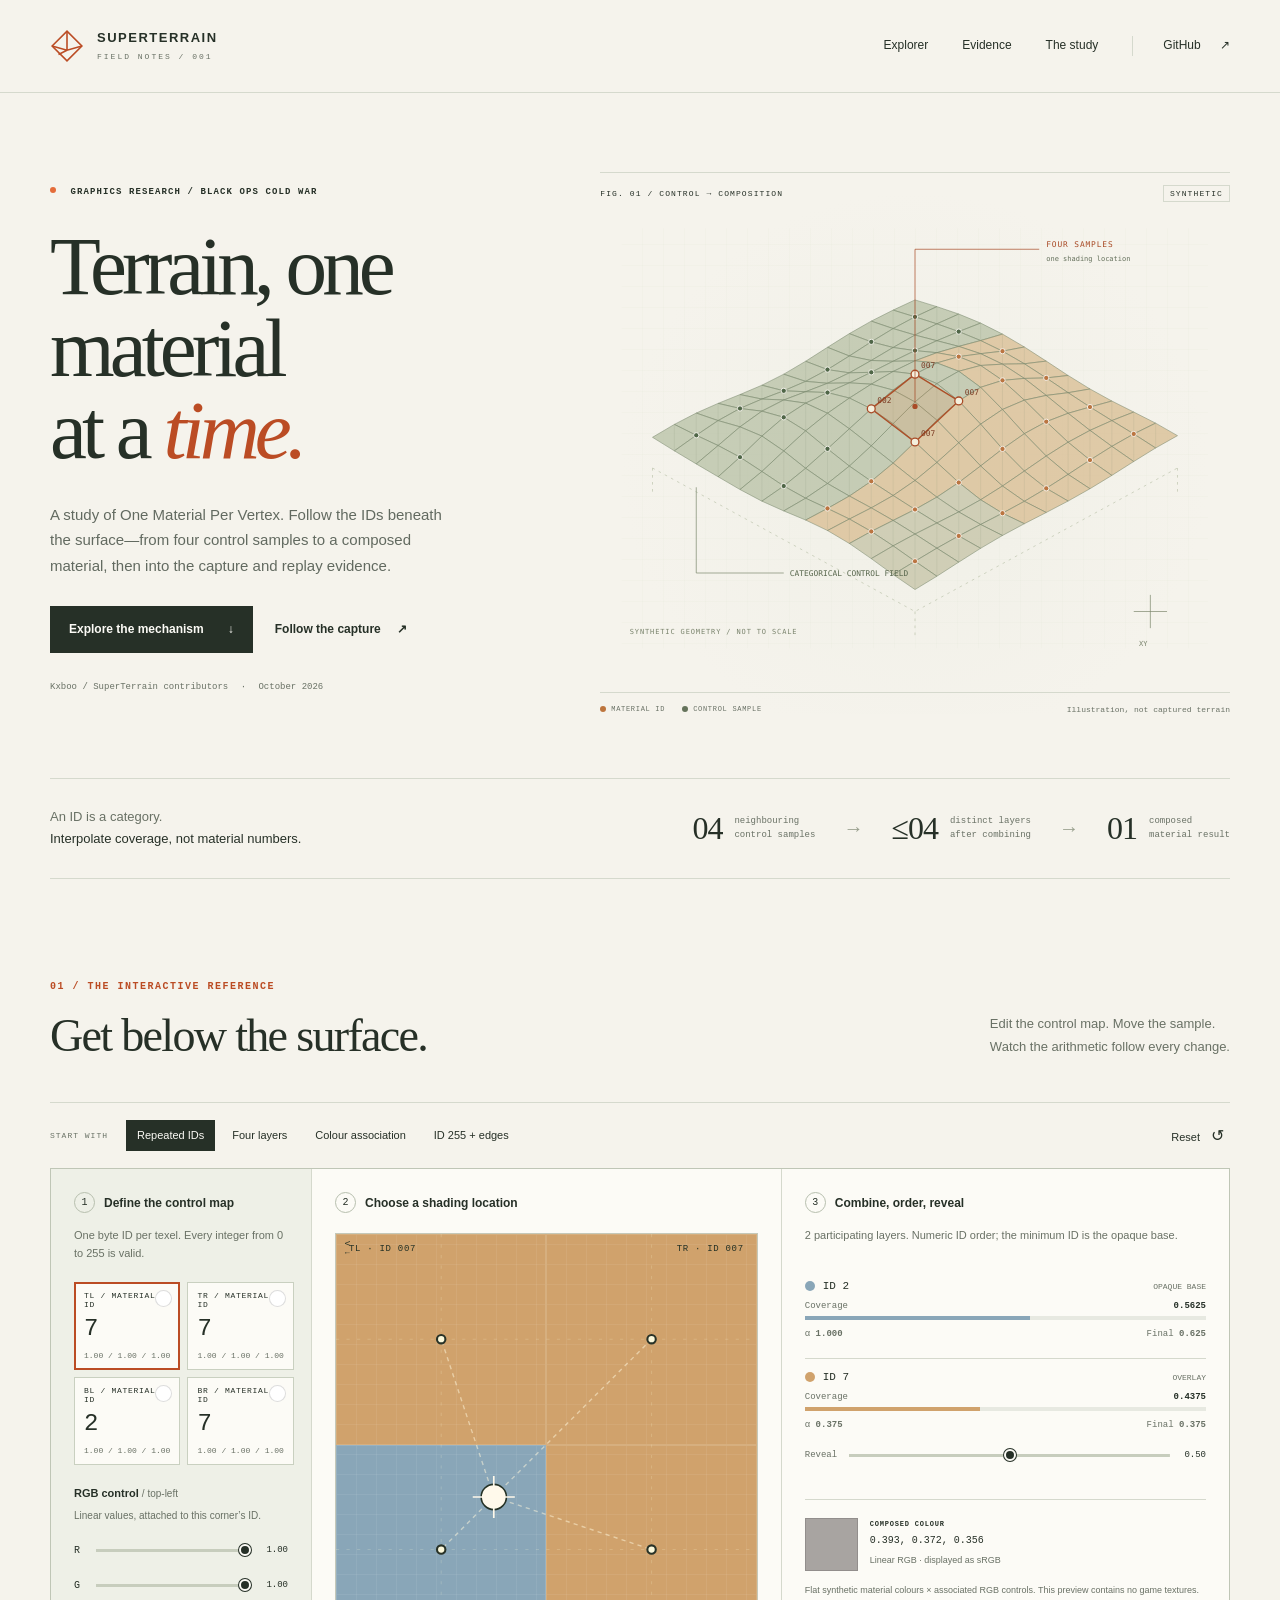
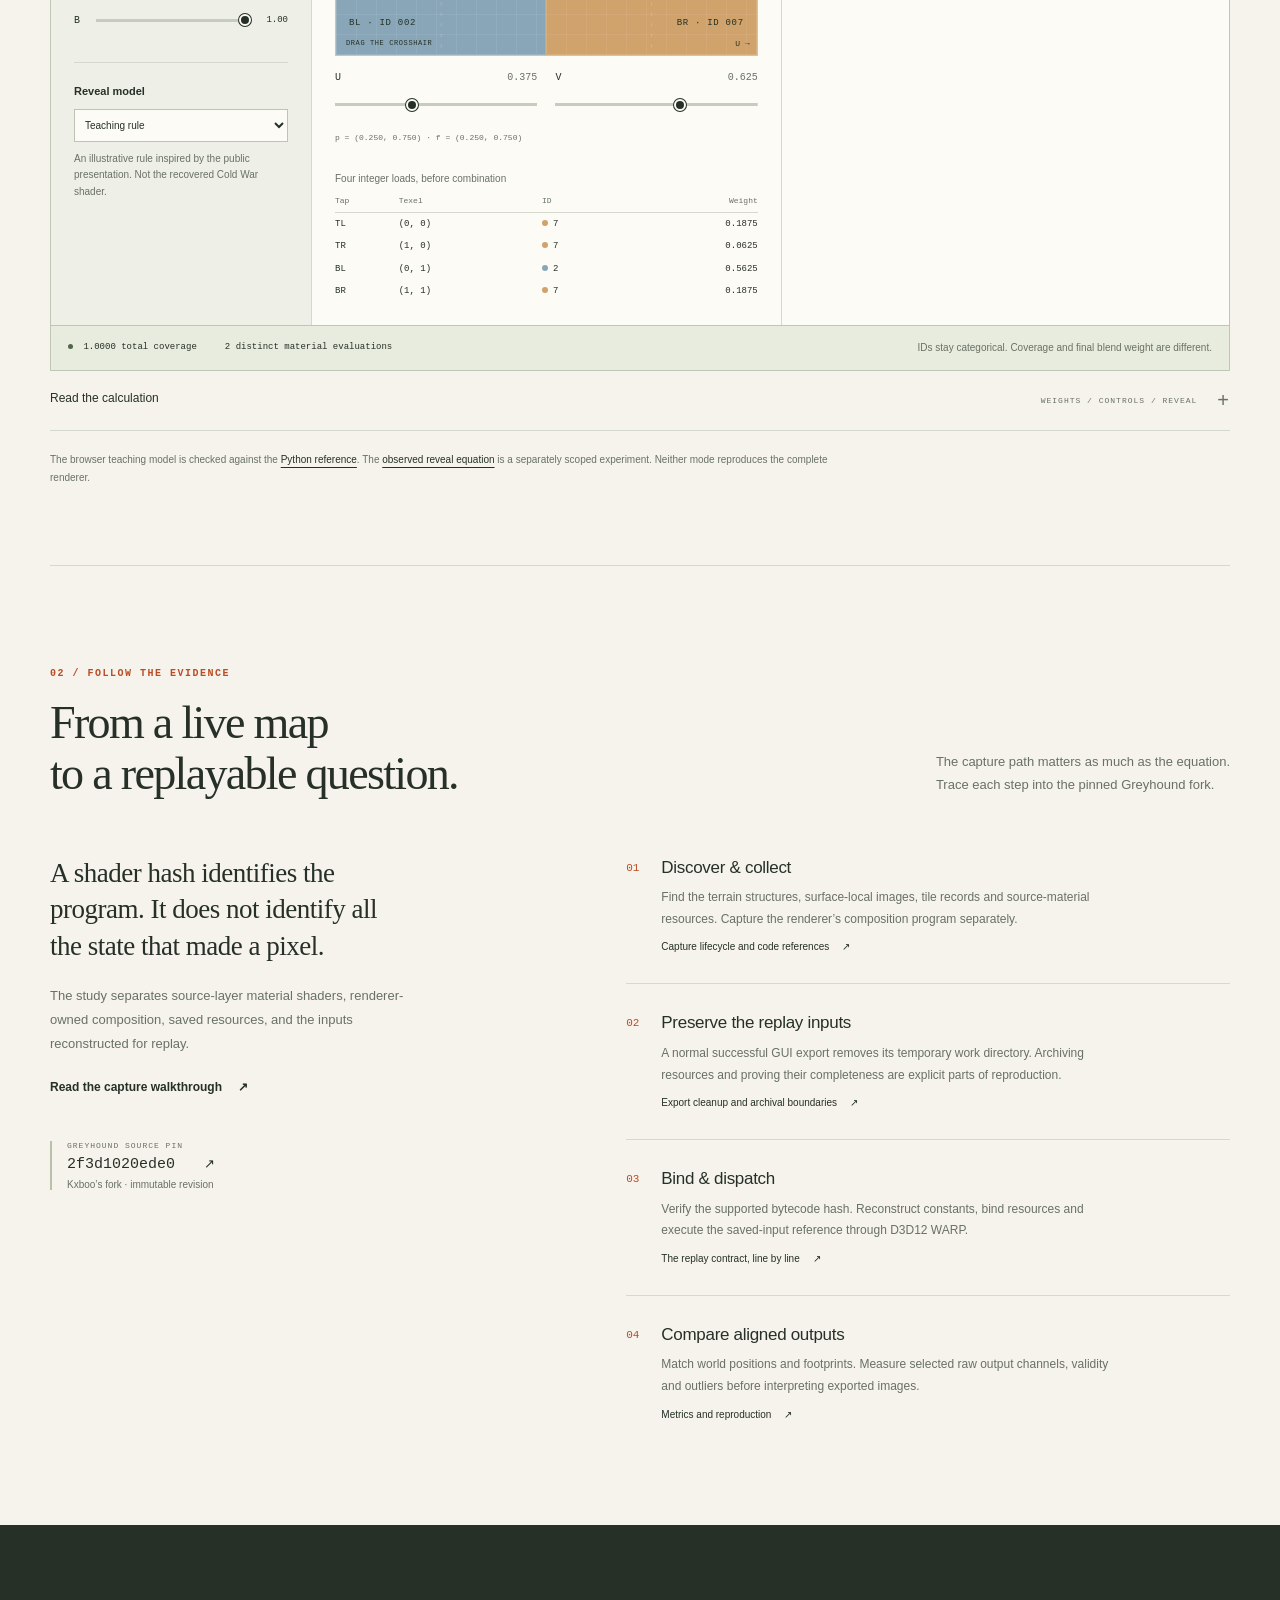
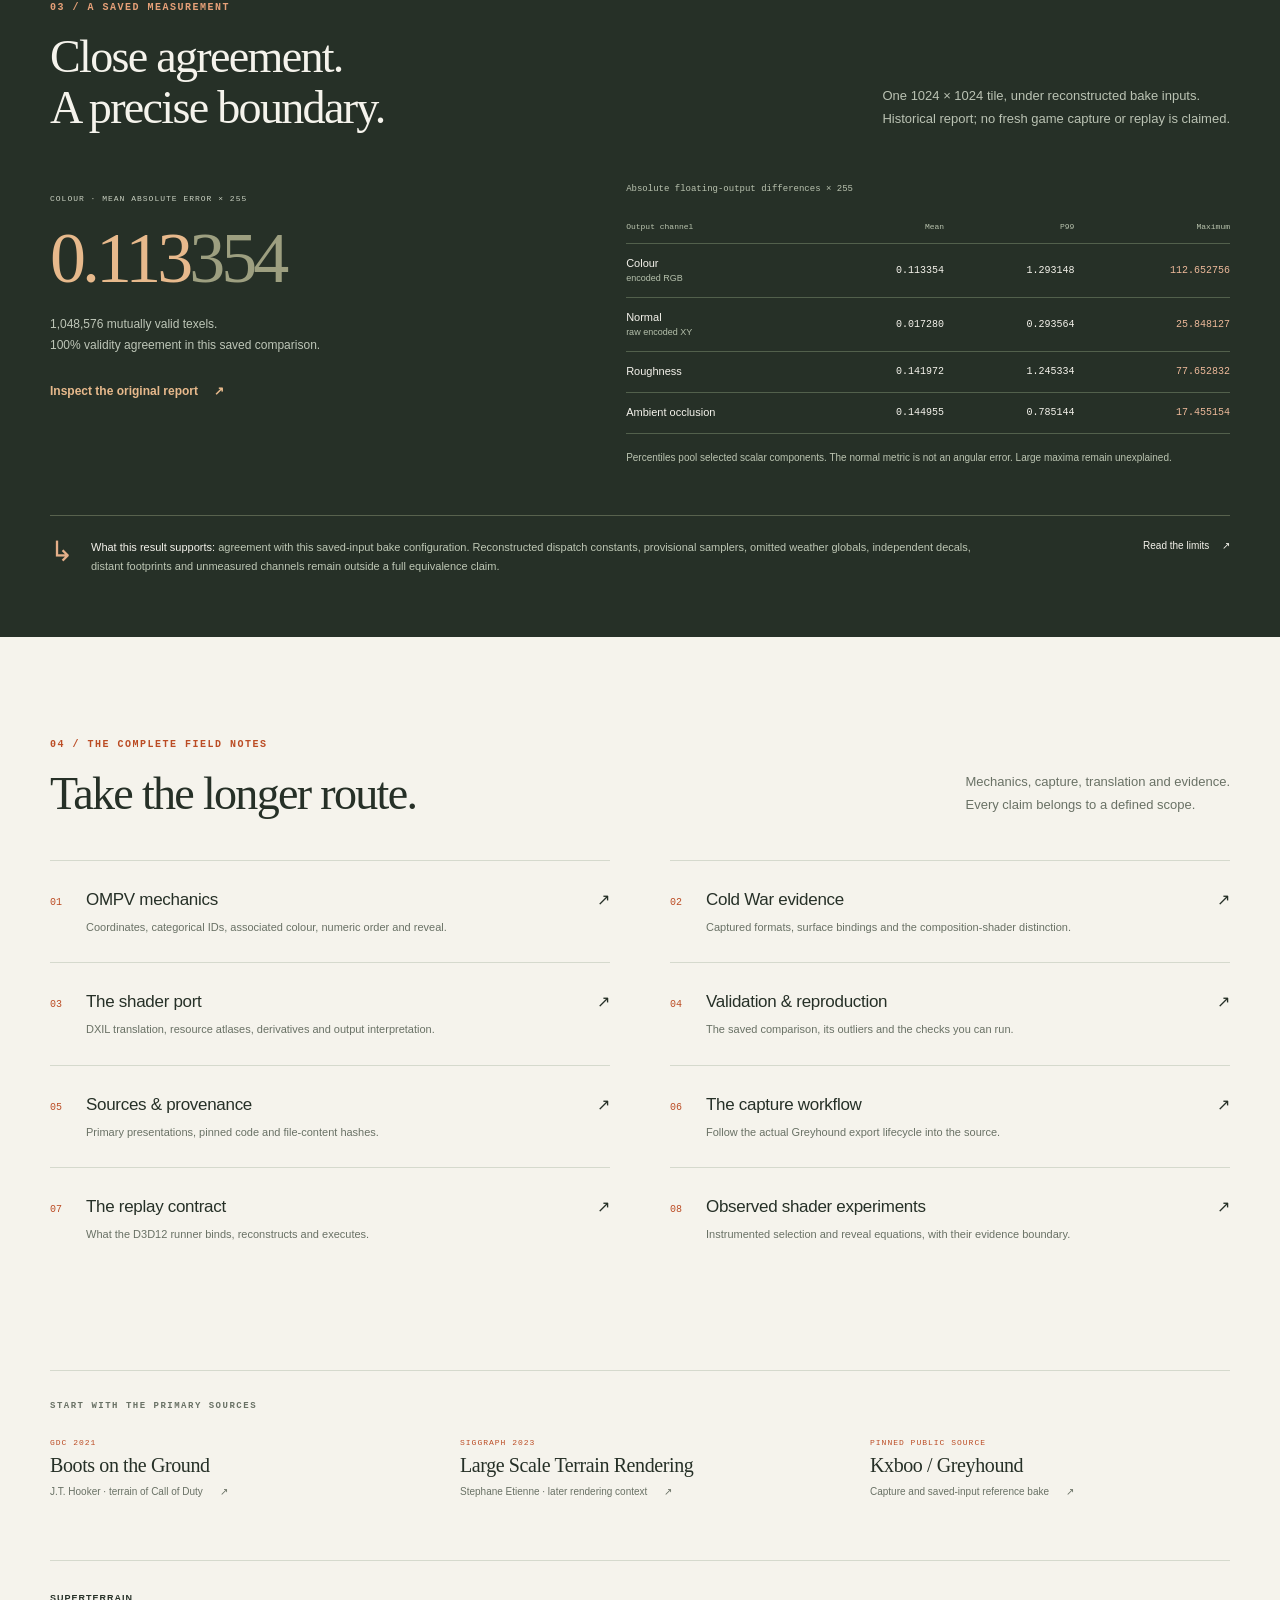
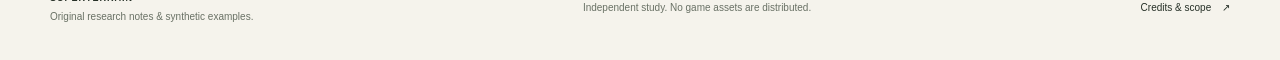
==== site/index.html @ 4ea07ed3 "Expand capture research and launch interactive OMPV study" ====
<!doctype html>
<html lang="en">
<head>
  <meta charset="utf-8">
  <meta name="viewport" content="width=device-width, initial-scale=1">
  <meta name="theme-color" content="#f5f3ec">
  <meta name="description" content="An illustrated research study of Cold War's One Material Per Vertex terrain: interactive synthetic examples, a source-linked capture and replay walkthrough, and scoped validation evidence.">
  <title>Cold War OMPV — SuperTerrain Field Notes</title>
  <link rel="icon" href="assets/mark.svg" type="image/svg+xml">
  <link rel="stylesheet" href="styles.css">
  <script type="module" src="app.mjs"></script>
</head>
<body>
  <a class="skip-link" href="#main">Skip to content</a>
  <header class="site-header">
    <a class="wordmark" href="./" aria-label="SuperTerrain Field Notes home"><svg viewBox="0 0 32 32" aria-hidden="true"><path d="M2 16 16 2l14 14-14 14Z"/><path d="m2 16 14 4 14-4M16 2v18l-8 4"/></svg><span>SUPERTERRAIN<small>FIELD NOTES / 001</small></span></a>
    <nav aria-label="Main navigation"><a href="#explorer">Explorer</a><a href="#evidence">Evidence</a><a href="#study">The study</a><a class="nav-repo" href="https://github.com/Kxboo/cold-war-ompv-study">GitHub <span aria-hidden="true">↗</span></a></nav>
  </header>

  <main id="main">
    <section class="hero wrap" aria-labelledby="hero-title">
      <div class="hero-copy">
        <p class="eyebrow"><span class="status-dot" aria-hidden="true"></span> GRAPHICS RESEARCH / BLACK OPS COLD WAR</p>
        <h1 id="hero-title">Terrain, one<br> material<br> at a <em>time.</em></h1>
        <p class="hero-deck">A study of One Material Per Vertex. Follow the IDs beneath the surface—from four control samples to a composed material, then into the capture and replay evidence.</p>
        <div class="hero-actions"><a class="button primary" href="#explorer">Explore the mechanism <span aria-hidden="true">↓</span></a><a class="text-link" href="chapters/06-capture-workflow.html">Follow the capture <span aria-hidden="true">↗</span></a></div>
        <p class="hero-byline">Kxboo / SuperTerrain contributors <span>·</span> October 2026</p>
      </div>
      <figure class="hero-figure">
        <div class="figure-top"><span>FIG. 01 / CONTROL → COMPOSITION</span><span class="figure-pill">SYNTHETIC</span></div>
        <img src="assets/terrain-field.svg" alt="Original synthetic terrain diagram: a raised wireframe field with categorical control samples and a highlighted four-sample footprint." width="720" height="560">
        <figcaption><span class="figure-key"><i class="key-ochre"></i> MATERIAL ID</span><span class="figure-key"><i class="key-green"></i> CONTROL SAMPLE</span><span>Illustration, not captured terrain</span></figcaption>
      </figure>
    </section>

    <div class="thesis wrap">
      <p>An ID is a category.<br> <strong>Interpolate coverage, not material numbers.</strong></p>
      <div><b>04</b><span>neighbouring<br> control samples</span></div>
      <span class="thesis-arrow" aria-hidden="true">→</span>
      <div><b>≤04</b><span>distinct layers<br> after combining</span></div>
      <span class="thesis-arrow" aria-hidden="true">→</span>
      <div><b>01</b><span>composed<br> material result</span></div>
    </div>

    <section class="explorer-section section-space" id="explorer" aria-labelledby="explorer-title">
      <div class="wrap">
        <div class="section-heading"><div><p class="eyebrow">01 / THE INTERACTIVE REFERENCE</p><h2 id="explorer-title">Get below the surface.</h2></div><p>Edit the control map. Move the sample.<br> Watch the arithmetic follow every change.</p></div>
        <noscript><p class="notice">JavaScript is needed for the explorer. The <a href="chapters/01-ompv-mechanics.html">mechanics chapter</a> and <a href="https://github.com/Kxboo/cold-war-ompv-study/blob/main/examples/ompv_reference.py">Python reference</a> explain the same teaching model.</p></noscript>
        <div class="explorer-toolbar">
          <div class="preset-group" role="group" aria-label="Example presets"><span>START WITH</span><button type="button" data-preset="duplicates" aria-pressed="true">Repeated IDs</button><button type="button" data-preset="four" aria-pressed="false">Four layers</button><button type="button" data-preset="controls" aria-pressed="false">Colour association</button><button type="button" data-preset="edge" aria-pressed="false">ID 255 + edges</button></div>
          <button class="reset-button" type="button" id="reset">Reset <span aria-hidden="true">↺</span></button>
        </div>
        <div class="explorer-shell">
          <div class="input-panel">
            <div class="panel-heading"><span class="step-number">1</span><h3>Define the control map</h3></div>
            <p class="panel-description">One byte ID per texel. Every integer from 0 to 255 is valid.</p>
            <div class="corner-editors" id="corner-editors"></div>
            <fieldset class="tint-editor"><legend>RGB control <span id="selected-corner-label">/ top-left</span></legend><p>Linear values, attached to this corner’s ID.</p><div id="tint-sliders"></div></fieldset>
            <div class="model-selector"><label for="reveal-mode">Reveal model</label><select id="reveal-mode"><option value="teaching">Teaching rule</option><option value="observed">Observed reveal equation</option></select><p id="mode-scope">An illustrative rule inspired by the public presentation. Not the recovered Cold War shader.</p></div>
          </div>

          <div class="sample-panel">
            <div class="panel-heading"><span class="step-number">2</span><h3>Choose a shading location</h3></div>
            <div class="sample-board" id="sample-board" role="group" aria-label="Synthetic two by two control map. Click or drag to set the sample position; use the U and V sliders below for keyboard input.">
              <div class="sample-cells" id="sample-cells" aria-hidden="true"></div>
              <svg class="sample-overlay" viewBox="0 0 400 400" aria-hidden="true"><path class="centre-lines" d="M100 0V400M300 0V400M0 100H400M0 300H400"/><path id="sample-connections"/><g id="sample-centres"></g><g id="sample-cursor"><circle r="12"/><path d="M-20 0H-6M6 0H20M0-20V-6M0 6V20"/></g></svg>
              <span class="board-axis x">U →</span><span class="board-axis y">V ↓</span>
              <span class="board-instruction">DRAG THE CROSSHAIR</span>
            </div>
            <div class="uv-controls"><label for="u">U <output id="u-value">0.375</output><input id="u" type="range" min="0" max="1" step="0.001" value="0.375"></label><label for="v">V <output id="v-value">0.625</output><input id="v" type="range" min="0" max="1" step="0.001" value="0.625"></label></div>
            <p class="coordinate-note" id="coordinate-note"></p>
            <table class="gather-table"><caption>Four integer loads, before combination</caption><thead><tr><th>Tap</th><th>Texel</th><th>ID</th><th>Weight</th></tr></thead><tbody id="gather-rows"></tbody></table>
          </div>

          <div class="result-panel">
            <div class="panel-heading"><span class="step-number">3</span><h3>Combine, order, reveal</h3></div>
            <p class="panel-description"><span id="unique-count">2</span> participating layers. Numeric ID order; the minimum ID is the opaque base.</p>
            <div class="layer-stack" id="layer-stack"></div>
            <div class="composite-output"><div class="output-swatch" id="output-swatch" role="img" aria-label="Synthetic composed colour"></div><div><span class="eyebrow">COMPOSED COLOUR</span><strong id="output-rgb"></strong><small>Linear RGB · displayed as sRGB</small></div></div>
            <p class="output-note">Flat synthetic material colours × associated RGB controls. This preview contains no game textures.</p>
          </div>
        </div>
        <div class="trace-strip"><span><i class="trace-dot"></i> <b id="coverage-sum">1.0000</b> total coverage</span><span><b id="evaluation-count">2</b> distinct material evaluations</span><span>IDs stay categorical. Coverage and final blend weight are different.</span></div>
        <details class="math-details"><summary><span>Read the calculation</span><span class="summary-label">WEIGHTS / CONTROLS / REVEAL <span aria-hidden="true">+</span></span></summary><div class="math-content"><div><h3>Gather at texel centres</h3><pre>p = uv × size − 0.5
f = p − floor(p)
w = [(1−x)(1−y), x(1−y), (1−x)y, xy]</pre><p>Tap order is TL, TR, BL, BR. Each coordinate clamps at the map edge; repeated edge loads still combine.</p></div><div><h3>Keep colour with its material</h3><pre>Aₘ = Σ wᵢ where IDᵢ = m
Cₘ = Σ wᵢ × controlᵢ where IDᵢ = m
meanₘ = Cₘ / Aₘ</pre><p>The coloured controls never mix across IDs before material evaluation. The trace reports both the weighted sum and the mean.</p></div><div><h3 id="equation-title">Teaching reveal rule</h3><pre id="equation-code">α = clamp(2 × coverage − 1 + reveal)
result = (1−α) × previous + α × layer</pre><p id="equation-note">The first participating layer is opaque. Later layers can occlude earlier ones, so final weights differ from bilinear coverage.</p></div></div><div class="trace-data" id="trace-data"></div></details>
        <p class="explorer-footnote">The browser teaching model is checked against the <a href="https://github.com/Kxboo/cold-war-ompv-study/blob/main/examples/ompv_reference.py">Python reference</a>. The <a href="chapters/08-shader-experiments.html">observed reveal equation</a> is a separately scoped experiment. Neither mode reproduces the complete renderer.</p>
      </div>
    </section>

    <section class="capture-section wrap section-space" id="evidence" aria-labelledby="capture-title">
      <div class="section-heading"><div><p class="eyebrow">02 / FOLLOW THE EVIDENCE</p><h2 id="capture-title">From a live map<br> to a replayable question.</h2></div><p>The capture path matters as much as the equation.<br> Trace each step into the pinned Greyhound fork.</p></div>
      <div class="capture-layout">
        <div class="capture-intro"><p class="large-copy">A shader hash identifies the program. It does not identify all the state that made a pixel.</p><p>The study separates source-layer material shaders, renderer-owned composition, saved resources, and the inputs reconstructed for replay.</p><a class="text-link" href="chapters/06-capture-workflow.html">Read the capture walkthrough <span aria-hidden="true">↗</span></a><div class="source-stamp"><span>GREYHOUND SOURCE PIN</span><a href="https://github.com/Kxboo/Greyhound/tree/2f3d1020ede04602759d5eb68405df519ec8221b">2f3d1020ede0 <span aria-hidden="true">↗</span></a><small>Kxboo’s fork · immutable revision</small></div></div>
        <ol class="capture-steps">
          <li><span class="capture-number">01</span><div><h3>Discover &amp; collect</h3><p>Find the terrain structures, surface-local images, tile records and source-material resources. Capture the renderer’s composition program separately.</p><a href="chapters/06-capture-workflow.html">Capture lifecycle and code references <span aria-hidden="true">↗</span></a></div></li>
          <li><span class="capture-number">02</span><div><h3>Preserve the replay inputs</h3><p>A normal successful GUI export removes its temporary work directory. Archiving resources and proving their completeness are explicit parts of reproduction.</p><a href="chapters/06-capture-workflow.html">Export cleanup and archival boundaries <span aria-hidden="true">↗</span></a></div></li>
          <li><span class="capture-number">03</span><div><h3>Bind &amp; dispatch</h3><p>Verify the supported bytecode hash. Reconstruct constants, bind resources and execute the saved-input reference through D3D12 WARP.</p><a href="chapters/07-replay-contract.html">The replay contract, line by line <span aria-hidden="true">↗</span></a></div></li>
          <li><span class="capture-number">04</span><div><h3>Compare aligned outputs</h3><p>Match world positions and footprints. Measure selected raw output channels, validity and outliers before interpreting exported images.</p><a href="chapters/04-validation.html">Metrics and reproduction <span aria-hidden="true">↗</span></a></div></li>
        </ol>
      </div>
    </section>

    <section class="measurement-section section-space" aria-labelledby="measurement-title">
      <div class="wrap"><div class="section-heading"><div><p class="eyebrow">03 / A SAVED MEASUREMENT</p><h2 id="measurement-title">Close agreement.<br> A precise boundary.</h2></div><p>One 1024 × 1024 tile, under reconstructed bake inputs.<br> Historical report; no fresh game capture or replay is claimed.</p></div>
        <div class="measurement-layout"><div class="measurement-lead"><span class="metric-label">COLOUR · MEAN ABSOLUTE ERROR × 255</span><strong>0.113<span>354</span></strong><p>1,048,576 mutually valid texels.<br> 100% validity agreement in this saved comparison.</p><a class="text-link" href="data/shader-validation.json">Inspect the original report <span aria-hidden="true">↗</span></a></div><div class="metric-table-wrap"><table class="metric-table"><caption>Absolute floating-output differences × 255</caption><thead><tr><th>Output channel</th><th>Mean</th><th>P99</th><th>Maximum</th></tr></thead><tbody><tr><th>Colour <small>encoded RGB</small></th><td>0.113354</td><td>1.293148</td><td>112.652756</td></tr><tr><th>Normal <small>raw encoded XY</small></th><td>0.017280</td><td>0.293564</td><td>25.848127</td></tr><tr><th>Roughness</th><td>0.141972</td><td>1.245334</td><td>77.652832</td></tr><tr><th>Ambient occlusion</th><td>0.144955</td><td>0.785144</td><td>17.455154</td></tr></tbody></table><p>Percentiles pool selected scalar components. The normal metric is not an angular error. Large maxima remain unexplained.</p></div></div>
        <div class="boundary-note"><span class="boundary-icon" aria-hidden="true">↳</span><p><strong>What this result supports:</strong> agreement with this saved-input bake configuration. Reconstructed dispatch constants, provisional samplers, omitted weather globals, independent decals, distant footprints and unmeasured channels remain outside a full equivalence claim.</p><a href="chapters/04-validation.html">Read the limits <span aria-hidden="true">↗</span></a></div>
      </div>
    </section>

    <section class="study-section wrap section-space" id="study" aria-labelledby="study-title">
      <div class="section-heading"><div><p class="eyebrow">04 / THE COMPLETE FIELD NOTES</p><h2 id="study-title">Take the longer route.</h2></div><p>Mechanics, capture, translation and evidence.<br> Every claim belongs to a defined scope.</p></div>
      <div class="chapter-index">
        <a href="chapters/01-ompv-mechanics.html"><span>01</span><div><h3>OMPV mechanics</h3><p>Coordinates, categorical IDs, associated colour, numeric order and reveal.</p></div><b aria-hidden="true">↗</b></a>
        <a href="chapters/02-cold-war-evidence.html"><span>02</span><div><h3>Cold War evidence</h3><p>Captured formats, surface bindings and the composition-shader distinction.</p></div><b aria-hidden="true">↗</b></a>
        <a href="chapters/03-shader-port.html"><span>03</span><div><h3>The shader port</h3><p>DXIL translation, resource atlases, derivatives and output interpretation.</p></div><b aria-hidden="true">↗</b></a>
        <a href="chapters/04-validation.html"><span>04</span><div><h3>Validation &amp; reproduction</h3><p>The saved comparison, its outliers and the checks you can run.</p></div><b aria-hidden="true">↗</b></a>
        <a href="chapters/05-sources.html"><span>05</span><div><h3>Sources &amp; provenance</h3><p>Primary presentations, pinned code and file-content hashes.</p></div><b aria-hidden="true">↗</b></a>
        <a href="chapters/06-capture-workflow.html"><span>06</span><div><h3>The capture workflow</h3><p>Follow the actual Greyhound export lifecycle into the source.</p></div><b aria-hidden="true">↗</b></a>
        <a href="chapters/07-replay-contract.html"><span>07</span><div><h3>The replay contract</h3><p>What the D3D12 runner binds, reconstructs and executes.</p></div><b aria-hidden="true">↗</b></a>
        <a href="chapters/08-shader-experiments.html"><span>08</span><div><h3>Observed shader experiments</h3><p>Instrumented selection and reveal equations, with their evidence boundary.</p></div><b aria-hidden="true">↗</b></a>
      </div>
    </section>

    <section class="sources-band wrap" aria-labelledby="sources-title"><p class="eyebrow" id="sources-title">START WITH THE PRIMARY SOURCES</p><div><a href="https://research.activision.com/publications/2021/09/boots-on-the-ground--the-terrain-of-call-of-duty"><span>GDC 2021</span><strong>Boots on the Ground</strong><small>J.T. Hooker · terrain of Call of Duty <b aria-hidden="true">↗</b></small></a><a href="https://advances.realtimerendering.com/s2023/index.html"><span>SIGGRAPH 2023</span><strong>Large Scale Terrain Rendering</strong><small>Stephane Etienne · later rendering context <b aria-hidden="true">↗</b></small></a><a href="https://github.com/Kxboo/Greyhound/tree/2f3d1020ede04602759d5eb68405df519ec8221b"><span>PINNED PUBLIC SOURCE</span><strong>Kxboo / Greyhound</strong><small>Capture and saved-input reference bake <b aria-hidden="true">↗</b></small></a></div></section>
  </main>

  <footer class="site-footer wrap"><div><strong>SUPERTERRAIN</strong><span>Original research notes &amp; synthetic examples.</span></div><p>Independent study. No game assets are distributed.</p><a href="https://github.com/Kxboo/cold-war-ompv-study/blob/main/NOTICE.md">Credits &amp; scope <span aria-hidden="true">↗</span></a></footer>
  <div class="sr-only" aria-live="polite" aria-atomic="true" id="explorer-status"></div>
</body>
</html>
---- site/styles.css ----
:root{--paper:#f5f3ec;--white:#fcfbf6;--ink:#263027;--muted:#697165;--line:#d5d9cd;--orange:#bb4c24;--bright:#e46c3a;--olive:#536548;--soft:#e9ede1;--mono:ui-monospace,SFMono-Regular,Consolas,"Liberation Mono",monospace;--sans:Arial,Helvetica,sans-serif;--serif:Georgia,"Times New Roman",serif}
*{box-sizing:border-box}html{scroll-behavior:smooth;scroll-padding-top:95px}body{margin:0;background:var(--paper);color:var(--ink);font-family:var(--sans);font-size:15px;line-height:1.6}a{color:inherit}button,input,select{font:inherit}button,a,input,select,summary{-webkit-tap-highlight-color:transparent}button{cursor:pointer}button:disabled{cursor:default}a,button,input,select,summary{outline-offset:5px}a:focus-visible,button:focus-visible,input:focus-visible,select:focus-visible,summary:focus-visible{outline:2px solid var(--orange)}button,input,select{color:var(--ink)}button{border-radius:0}::selection{background:#ebc7a8;color:var(--ink)}img,svg{max-width:100%}p,h1,h2,h3,h4,figure{margin:0}button{touch-action:manipulation}table{border-collapse:collapse}a{text-underline-offset:4px;text-decoration-thickness:1px}.wrap{width:min(1320px,calc(100% - 100px));margin-inline:auto}.section-space{padding-block:100px}.eyebrow{font-family:var(--mono);font-size:10px;font-weight:600;letter-spacing:1.5px;line-height:1.6}.sr-only{position:absolute!important;width:1px;height:1px;padding:0;margin:-1px;overflow:hidden;clip:rect(0,0,0,0);white-space:nowrap;border:0}.skip-link{position:fixed;left:20px;top:10px;padding:12px 20px;z-index:100;background:var(--ink);color:var(--white);transform:translateY(-150%)}.skip-link:focus{transform:translateY(0)}
.site-header{height:93px;border-bottom:1px solid var(--line);display:flex;align-items:center;justify-content:space-between;padding-inline:50px;gap:30px;background:var(--paper)}.wordmark{display:flex;align-items:center;gap:13px;text-decoration:none;font-size:13px;letter-spacing:1.5px;font-weight:700;line-height:1.4}.wordmark svg{width:34px;stroke:var(--orange);fill:none;stroke-width:1.5}.wordmark small{display:block;font:8px/1.5 var(--mono);letter-spacing:2px;color:var(--muted);margin-top:4px}.site-header nav{display:flex;align-items:center;gap:34px}.site-header nav a{font-size:12px;text-decoration:none}.site-header nav a:hover{color:var(--orange)}.site-header .nav-repo{border-left:1px solid var(--line);padding-left:30px}.nav-repo span{margin-left:16px}
.hero{display:grid;grid-template-columns:.9fr 1.1fr;gap:35px;padding-top:73px;padding-bottom:64px;align-items:center}.hero .eyebrow{font-size:9px;letter-spacing:1.1px;margin-bottom:25px}.status-dot{display:inline-block;width:6px;height:6px;background:var(--bright);border-radius:50%;margin-right:8px;vertical-align:1px}.hero h1{font-family:var(--serif);font-size:clamp(62px,6.5vw,100px);font-weight:400;letter-spacing:-5px;line-height:.99}.hero h1 em{font-weight:400;color:var(--orange)}.hero-deck{font-size:15px;line-height:1.7;max-width:405px;margin-top:30px;color:#626a60}.hero-actions{display:flex;flex-wrap:wrap;align-items:center;gap:22px;margin-top:28px}.button{display:inline-flex;justify-content:space-between;align-items:center;gap:24px;padding:13px 18px;text-decoration:none;font-size:12px;font-weight:600;border:1px solid var(--ink)}.button.primary{background:var(--ink);color:var(--white)}.button.primary:hover{background:var(--olive);border-color:var(--olive)}.text-link{text-decoration:none;font-size:12px;font-weight:600}.text-link:hover{color:var(--orange)}.text-link span{margin-left:13px}.hero-byline{font-family:var(--mono);font-size:9px;color:var(--muted);margin-top:27px}.hero-byline span{margin-inline:7px}.hero-figure{position:relative;align-self:stretch;min-height:500px;display:flex;flex-direction:column;justify-content:space-between;margin-top:6px;background:radial-gradient(ellipse at 50% 55%,#e6e9dd55,transparent 66%)}.figure-top{display:flex;justify-content:space-between;align-items:center;gap:12px;font:8px var(--mono);letter-spacing:1.1px;border-top:1px solid var(--line);padding-top:12px}.figure-pill{border:1px solid var(--line);padding:3px 6px;font-size:8px}.hero-figure img{width:100%;height:auto;margin-block:auto}.hero-figure figcaption{border-top:1px solid var(--line);padding-top:12px;display:flex;flex-wrap:wrap;gap:17px;align-items:center;font:8px var(--mono);color:var(--muted)}.hero-figure figcaption>span:last-child{margin-left:auto;font-size:8px;letter-spacing:0}.figure-key{display:flex;align-items:center;gap:5px;font-size:7px;letter-spacing:.7px}.figure-key i{width:6px;height:6px;border-radius:50%;display:inline-block}.key-ochre{background:#bd753d}.key-green{background:#65735b}
.thesis{display:flex;gap:28px;align-items:center;padding-block:24px;border-top:1px solid var(--line);border-bottom:1px solid var(--line)}.thesis>p{flex:1;font-size:13px;line-height:1.7;color:var(--muted)}.thesis>p strong{font-weight:400;color:var(--ink)}.thesis>div{display:flex;align-items:center;gap:12px}.thesis b{font-size:32px;font-family:var(--serif);font-weight:400;letter-spacing:-1px}.thesis>div span{font:9px/1.6 var(--mono);color:var(--muted)}.thesis-arrow{font-size:20px;color:#99a08e}
.section-heading{display:flex;justify-content:space-between;gap:40px;align-items:flex-end;margin-bottom:40px}.section-heading .eyebrow{color:var(--orange);margin-bottom:15px}.section-heading h2{font:400 clamp(36px,3.6vw,52px)/1.12 var(--serif);letter-spacing:-1.7px}.section-heading>p{font-size:13px;color:var(--muted);max-width:410px;line-height:1.75;padding-bottom:3px}.explorer-section{padding-bottom:78px}.explorer-toolbar{display:flex;justify-content:space-between;gap:15px;padding:14px 0;border-top:1px solid var(--line);align-items:center}.preset-group{display:flex;gap:6px;align-items:center;flex-wrap:wrap}.preset-group>span{font:8px var(--mono);letter-spacing:1px;color:var(--muted);margin-right:12px}.preset-group button{background:transparent;border:1px solid transparent;padding:6px 10px;font-size:11px}.preset-group button:hover{border-color:var(--line)}.preset-group button[aria-pressed=true]{background:var(--ink);color:var(--white)}.reset-button{border:0;background:transparent;font-size:11px;white-space:nowrap;padding:6px}.reset-button span{font-size:16px;margin-left:8px}.explorer-shell{display:grid;grid-template-columns:260px minmax(280px,1fr) minmax(280px,.95fr);border:1px solid #bfc6b6;background:var(--white)}.input-panel,.sample-panel,.result-panel{padding:23px}.input-panel{background:#eef0e7}.sample-panel{border-inline:1px solid var(--line)}.panel-heading{display:flex;align-items:center;gap:9px}.step-number{font:10px/20px var(--mono);border:1px solid #b7bfae;width:21px;height:21px;text-align:center;border-radius:50%;flex-shrink:0}.panel-heading h3{font-size:12px;font-weight:600;line-height:1.5}.panel-description{font-size:11px;color:var(--muted);line-height:1.65;margin-top:13px;min-height:36px}.corner-editors{display:grid;grid-template-columns:1fr 1fr;gap:7px;margin-top:20px}.corner-editor{background:var(--white);border:1px solid #c9d0c0;position:relative;padding:8px 9px}.corner-editor.is-selected{border-color:var(--orange);box-shadow:inset 0 0 0 1px var(--orange)}.corner-editor label{font:8px var(--mono);letter-spacing:.7px;display:block;margin-bottom:3px}.corner-editor input{width:100%;border:0;background:transparent;font:24px/1.4 var(--mono);padding:0;appearance:textfield}.corner-editor input::-webkit-inner-spin-button{appearance:none}.corner-editor .edit-tint{position:absolute;right:7px;top:7px;width:17px;height:17px;border:1px solid #0002;border-radius:50%;padding:0}.corner-editor .corner-tint{display:block;font:8px/1.3 var(--mono);white-space:nowrap;color:var(--muted);margin-top:5px}.tint-editor{border:0;padding:0;margin:20px 0 0;min-width:0}.tint-editor legend{font-size:11px;font-weight:600;padding:0}.tint-editor legend span{font-size:10px;color:var(--muted);font-weight:400}.tint-editor>p{font-size:10px;color:var(--muted);margin:5px 0 13px}.compact-slider{display:grid;grid-template-columns:12px 1fr 31px;align-items:center;gap:8px;font:10px var(--mono);margin-block:9px}.compact-slider input{width:100%;min-width:0}.compact-slider output{text-align:right;font-size:9px}.model-selector{padding-top:20px;border-top:1px solid var(--line);margin-top:20px}.model-selector label{display:block;font-size:11px;font-weight:600;margin-bottom:8px}.model-selector select{width:100%;font-size:10px;border:1px solid #bcc5b3;padding:9px 6px;background:var(--white);border-radius:0}.model-selector p{font-size:10px;color:var(--muted);line-height:1.65;margin-top:9px}.sample-board{margin-top:20px;aspect-ratio:1;position:relative;overflow:hidden;touch-action:none;cursor:crosshair;border:1px solid #c4c8b9;background:#e7e6d8}.sample-cells{position:absolute;inset:0;display:grid;grid-template-columns:1fr 1fr;grid-template-rows:1fr 1fr}.sample-cell{position:relative;background-color:var(--cell-colour);border:1px solid #f9f8eb26;overflow:hidden}.sample-cell::after{content:"";position:absolute;inset:0;background:repeating-linear-gradient(0deg,transparent 0px,transparent 19px,#fff1 19px,#fff1 20px),repeating-linear-gradient(90deg,transparent 0px,transparent 19px,#fff1 19px,#fff1 20px)}.sample-cell span{position:absolute;z-index:1;left:12px;top:9px;font:9px var(--mono);letter-spacing:.7px;color:#243125}.sample-cell:nth-child(2) span,.sample-cell:nth-child(4) span{right:12px;left:auto}.sample-cell:nth-child(3) span,.sample-cell:nth-child(4) span{bottom:26px;top:auto}.sample-overlay{width:100%;height:100%;position:absolute;inset:0;pointer-events:none}.centre-lines{stroke:#ffffd52e;stroke-dasharray:3 7;fill:none}.sample-overlay #sample-connections{stroke:#fff8dc85;stroke-width:1.3;stroke-dasharray:4 4;fill:none}.sample-overlay #sample-centres circle{fill:#faf7da;stroke:#283227;stroke-width:2}.sample-overlay #sample-cursor circle{fill:#fff9eb;stroke:#243125;stroke-width:1.5}.sample-overlay #sample-cursor path{fill:none;stroke:#fff9eb;stroke-width:1.6}.board-axis{position:absolute;font:8px var(--mono);color:#243125;z-index:1;right:7px;bottom:7px}.board-axis.y{right:auto;left:7px;top:7px;bottom:auto;writing-mode:vertical-rl}.board-instruction{position:absolute;left:10px;bottom:8px;font:7px var(--mono);letter-spacing:.6px;color:#243125}.uv-controls{display:grid;grid-template-columns:1fr 1fr;gap:18px;margin-top:16px}.uv-controls label{font:10px var(--mono)}.uv-controls output{float:right;color:var(--muted)}.uv-controls input{display:block;width:100%;margin:11px 0 0}input[type=range]{appearance:none;-webkit-appearance:none;height:22px;background:linear-gradient(#c7cdbd,#c7cdbd) center/100% 3px no-repeat;cursor:pointer;border-radius:0;accent-color:var(--orange)}input[type=range]::-webkit-slider-thumb{appearance:none;-webkit-appearance:none;width:12px;height:12px;background:var(--ink);border:2px solid var(--white);box-shadow:0 0 0 1px var(--ink);border-radius:50%}input[type=range]::-moz-range-thumb{width:8px;height:8px;background:var(--ink);border:2px solid var(--white);box-shadow:0 0 0 1px var(--ink);border-radius:50%}.coordinate-note{font:8px/1.7 var(--mono);color:var(--muted);margin-top:15px;min-height:28px}.gather-table{font:9px/1.6 var(--mono);width:100%;margin-top:14px}.gather-table caption{text-align:left;font:10px var(--sans);padding-bottom:7px;color:var(--muted)}.gather-table th{text-align:left;color:var(--muted);font-weight:400;font-size:8px;border-bottom:1px solid var(--line);padding:4px 0}.gather-table td{padding:4px 0}.gather-table td:last-child,.gather-table th:last-child{text-align:right}.gather-table tbody tr.is-zero{color:#8b9285}.id-dot{width:6px;height:6px;display:inline-block;margin-right:5px;border-radius:50%;background:var(--dot-colour)}.layer-stack{display:grid;gap:10px;margin-top:18px}.layer-card{padding:12px 0 9px;border-top:1px solid var(--line)}.layer-card:first-child{border-top:0;padding-top:0}.layer-card-heading{display:flex;gap:8px;align-items:center;font:11px var(--mono)}.layer-card-heading .id-dot{width:10px;height:10px;margin-right:0}.layer-card-heading strong{font-weight:500}.layer-card-heading small{margin-left:auto;color:var(--muted);font-size:8px}.layer-coverage{display:flex;justify-content:space-between;font:9px var(--mono);margin-top:9px}.layer-coverage span{color:var(--muted)}.coverage-track{height:4px;background:#e7e9e1;margin-top:5px}.coverage-track>span{display:block;height:100%;background:var(--layer-colour)}.layer-bottom{display:flex;justify-content:space-between;gap:8px;font:9px var(--mono);margin-top:9px}.layer-bottom span{color:var(--muted)}.layer-reveal{margin-top:12px}.layer-reveal label{display:grid;grid-template-columns:auto 1fr 28px;gap:10px;align-items:center;font:9px var(--mono);color:var(--muted)}.layer-reveal input{width:100%}.layer-reveal output{text-align:right;color:var(--ink)}.layer-reveal .advanced-reveal{margin-top:10px}.layer-reveal .advanced-reveal label{font-size:8px;margin-top:7px}.reveal-bounds{font:8px/1.5 var(--mono);color:var(--muted);margin-top:8px}.composite-output{display:flex;gap:12px;margin-top:22px;padding-top:18px;border-top:1px solid var(--line);align-items:center}.output-swatch{width:53px;height:53px;border:1px solid #0002;flex-shrink:0}.composite-output .eyebrow{font-size:7px;letter-spacing:.8px;display:block}.composite-output strong{display:block;font:10px var(--mono);margin-top:5px}.composite-output small{font-size:9px;color:var(--muted)}.output-note{font-size:9px;color:var(--muted);line-height:1.7;margin-top:12px}.trace-strip{display:flex;align-items:center;gap:28px;padding:14px 17px;background:#e8ecdf;font:9px/1.7 var(--mono);border:1px solid #bfc6b6;border-top:0}.trace-strip b{font-weight:500}.trace-strip>span:last-child{margin-left:auto;font:10px var(--sans);color:var(--muted)}.trace-dot{display:inline-block;height:5px;width:5px;border-radius:50%;background:var(--olive);margin-right:5px}.math-details{border-bottom:1px solid var(--line)}.math-details summary{cursor:pointer;padding:18px 0;display:flex;justify-content:space-between;gap:20px;font-size:12px;list-style:none}.math-details summary::-webkit-details-marker{display:none}.summary-label{font:8px var(--mono);letter-spacing:1px;color:var(--muted);display:flex;align-items:center;gap:20px}.summary-label span{font:20px var(--sans)}.math-details[open] .summary-label span{transform:rotate(45deg)}.math-content{display:grid;grid-template-columns:1fr 1fr 1fr;gap:35px;padding:15px 0 25px}.math-content h3{font-size:12px;margin-bottom:12px}.math-content pre{font:10px/1.9 var(--mono);white-space:pre-wrap;margin:0 0 10px;color:var(--orange)}.math-content p{font-size:11px;color:var(--muted);line-height:1.75}.trace-data{padding-bottom:20px;overflow-x:auto}.trace-data table{width:100%;font:9px/1.8 var(--mono);white-space:nowrap}.trace-data caption{text-align:left;font:11px var(--sans);padding-bottom:10px}.trace-data th{text-align:left;font-weight:400;color:var(--muted);border-bottom:1px solid var(--line)}.trace-data td,.trace-data th{padding:5px 15px 5px 0}.explorer-footnote{font-size:10px;line-height:1.8;color:var(--muted);margin-top:20px;max-width:800px}.explorer-footnote a{color:var(--ink)}
.capture-section{border-top:1px solid var(--line)}.capture-layout{display:grid;grid-template-columns:.85fr 1.15fr;gap:11%;margin-top:55px}.capture-intro .large-copy{font:27px/1.35 var(--serif);letter-spacing:-.5px;max-width:360px}.capture-intro>p:not(.large-copy){font-size:13px;line-height:1.85;margin-top:20px;max-width:360px;color:var(--muted)}.capture-intro>.text-link{display:inline-block;margin-top:22px}.source-stamp{margin-top:43px;padding-left:15px;border-left:2px solid #b8c1aa;display:flex;flex-direction:column;gap:6px}.source-stamp>span{font:8px var(--mono);letter-spacing:1px;color:var(--muted)}.source-stamp>a{font:15px var(--mono);text-decoration:none}.source-stamp>a span{font:13px var(--sans);margin-left:20px}.source-stamp>small{font:10px var(--sans);color:var(--muted)}.capture-steps{margin:0;padding:0;list-style:none}.capture-steps li{display:flex;gap:22px;padding:0 0 26px;margin-bottom:26px;border-bottom:1px solid var(--line)}.capture-steps li:last-child{margin-bottom:0;padding-bottom:0;border-bottom:0}.capture-number{font:11px/26px var(--mono);color:var(--orange);flex-shrink:0}.capture-steps h3{font-size:17px;font-weight:500;line-height:1.5;letter-spacing:-.3px}.capture-steps p{font-size:12px;color:var(--muted);line-height:1.8;margin-top:7px;max-width:460px}.capture-steps a{font-size:10px;display:inline-block;margin-top:9px;text-decoration:none}.capture-steps a:hover{color:var(--orange)}.capture-steps a span{margin-left:10px}
.measurement-section{background:var(--ink);color:var(--paper);padding-block:75px 60px}.measurement-section .eyebrow{color:#e6a078}.measurement-section .section-heading>p{color:#bac2b3}.measurement-layout{display:grid;grid-template-columns:.85fr 1.15fr;gap:11%;margin-top:50px}.metric-label{font:8px var(--mono);letter-spacing:1px;color:#c9d0c1}.measurement-lead>strong{font:72px/1.4 var(--serif);display:block;letter-spacing:-4px;font-weight:400;color:#e7b98c;white-space:nowrap}.measurement-lead>strong>span{color:#9d9f80}.measurement-lead>p{font-size:12px;color:#bec6b8;line-height:1.8;margin-top:5px}.measurement-lead>a{display:inline-block;margin-top:25px;color:#e7b98c}.metric-table{width:100%;font-size:11px}.metric-table caption{font:9px var(--mono);text-align:left;padding-bottom:16px;color:#b9c2af}.metric-table th,.metric-table td{text-align:right;padding:12px 0 12px 14px;border-bottom:1px solid #52604c}.metric-table thead th{font:8px var(--mono);color:#bac4af;white-space:nowrap}.metric-table th:first-child{text-align:left;padding-left:0}.metric-table tbody th{font-size:11px;line-height:1.45;font-weight:400}.metric-table th small{display:block;font-size:9px;color:#b5c0ac}.metric-table td{font:10px var(--mono);white-space:nowrap}.metric-table td:last-child{color:#edb99a}.metric-table-wrap>p{font-size:10px;color:#bbc4b1;line-height:1.8;margin-top:15px}.boundary-note{margin-top:48px;padding-top:22px;border-top:1px solid #58624e;display:flex;gap:18px;align-items:flex-start}.boundary-icon{font:28px/1 var(--serif);color:#e5af89}.boundary-note p{font-size:11px;color:#bdc6b4;line-height:1.8;max-width:900px}.boundary-note p strong{color:var(--paper);font-weight:400}.boundary-note>a{font-size:10px;text-decoration:none;white-space:nowrap;margin-left:auto}.boundary-note>a span{margin-left:10px}
.chapter-index{display:grid;grid-template-columns:1fr 1fr;column-gap:60px}.chapter-index>a{display:flex;gap:24px;text-decoration:none;border-top:1px solid var(--line);padding:26px 0;align-items:baseline}.chapter-index>a>span{font:10px var(--mono);color:var(--orange)}.chapter-index>a h3{font-size:17px;font-weight:500;line-height:1.4;letter-spacing:-.3px}.chapter-index>a p{font-size:11px;color:var(--muted);line-height:1.7;margin-top:6px;max-width:420px}.chapter-index>a>b{margin-left:auto;font-size:16px;font-weight:400}.chapter-index>a:hover h3{color:var(--orange)}.sources-band{border-top:1px solid var(--line);padding-top:28px;padding-bottom:60px}.sources-band>.eyebrow{font-size:9px;color:var(--muted)}.sources-band>div{display:grid;grid-template-columns:1fr 1fr 1fr;gap:50px;margin-top:25px}.sources-band a{display:flex;flex-direction:column;text-decoration:none;gap:7px}.sources-band a>span{font:8px var(--mono);letter-spacing:1px;color:var(--orange)}.sources-band a strong{font:20px var(--serif);font-weight:400;letter-spacing:-.4px}.sources-band a:hover strong{color:var(--orange)}.sources-band a small{font-size:10px;color:var(--muted)}.sources-band a b{font-weight:400;margin-left:14px}.site-footer{padding:30px 0 35px;border-top:1px solid var(--line);display:flex;justify-content:space-between;align-items:center;gap:25px;font-size:10px;color:var(--muted)}.site-footer>div{display:flex;flex-direction:column;gap:4px}.site-footer strong{font-size:9px;letter-spacing:1px;color:var(--ink)}.site-footer a{text-decoration:none;color:var(--ink)}.site-footer a span{margin-left:8px}.notice{border:1px solid var(--orange);padding:15px;margin-block:20px;font-size:13px}
/* Generated chapter reader: the Markdown source remains the content authority. */
.reader-header{padding-top:45px;padding-bottom:30px;border-bottom:1px solid var(--line);display:flex;justify-content:space-between;align-items:center}.reader-header a{font-size:11px;text-decoration:none}.reader-header .eyebrow{color:var(--muted);font-size:9px}.reader-layout{display:grid;grid-template-columns:225px minmax(0,780px);gap:70px;padding-block:45px 80px;justify-content:center}.reader-sidebar{font-size:11px;align-self:start;position:sticky;top:25px;max-height:calc(100vh - 50px);overflow:auto}.reader-sidebar .eyebrow{font-size:8px;color:var(--muted);margin-bottom:12px}.reader-sidebar nav{display:flex;flex-direction:column;gap:0}.reader-sidebar nav a{display:block;text-decoration:none;padding:8px 12px;border-left:1px solid var(--line);line-height:1.5;color:var(--muted)}.reader-sidebar nav a:hover{color:var(--orange)}.reader-sidebar nav a[aria-current=page]{border-left:2px solid var(--orange);background:#eeeee3;color:var(--ink)}.reader-sidebar .toc{margin-top:28px}.reader-sidebar .toc a{font-size:10px;line-height:1.7;padding-block:5px;border-left:0;padding-left:0}.article-body{font-size:15px;line-height:1.9;min-width:0;overflow-wrap:anywhere}.article-body>h1{font:45px/1.14 var(--serif);letter-spacing:-1.4px;margin:0 0 36px}.article-body h2{font:29px/1.25 var(--serif);letter-spacing:-.6px;margin:40px 0 19px;padding-top:12px;border-top:1px solid var(--line);scroll-margin-top:25px}.article-body h3{font-size:17px;font-weight:600;line-height:1.5;margin:30px 0 15px}.article-body h4{font-size:14px;margin:25px 0 12px}.article-body p{margin:16px 0}.article-body a{color:var(--orange)}.article-body ul,.article-body ol{margin:15px 0;padding-left:23px}.article-body li{padding-left:4px;margin-block:6px}.article-body code{font:12px/1.8 var(--mono);background:#e7eade;padding:2px 4px;border-radius:2px;overflow-wrap:anywhere}.article-body pre{border:1px solid var(--line);padding:18px;background:#eceee3;overflow:auto;white-space:pre;font:11px/1.9 var(--mono);margin:22px 0}.article-body pre code{font:inherit;background:none;padding:0;border-radius:0;overflow-wrap:normal}.article-body pre.diagram-source{white-space:pre;line-height:1.7;background:#ebeee4}.article-body .diagram-caption{font:9px/1.7 var(--mono);color:var(--muted);margin-top:-10px}.article-body .table-scroll{overflow:auto;margin:24px 0}.article-body table{width:100%;min-width:480px;font-size:12px;line-height:1.7}.article-body th{text-align:left;background:#e7ebdf;font-size:11px;font-weight:600}.article-body th,.article-body td{padding:11px 13px;border:1px solid var(--line);vertical-align:top}.article-body td code{font-size:10px}.article-body blockquote{margin:20px 0;padding:3px 0 3px 20px;border-left:2px solid var(--orange);color:var(--muted)}.article-body img{max-width:100%;height:auto}.article-body hr{border:0;border-top:1px solid var(--line);margin:35px 0}.chapter-pager{display:flex;justify-content:space-between;gap:24px;border-top:1px solid var(--line);padding-top:25px;margin-top:40px}.chapter-pager a{font-size:12px;text-decoration:none;max-width:48%}.chapter-pager a:last-child{margin-left:auto;text-align:right}.chapter-pager span{display:block;font:8px var(--mono);letter-spacing:1px;color:var(--muted);margin-bottom:7px}.source-link{display:block;font:10px var(--mono);margin-top:30px}.reader-mobile-nav{display:none}
@media(min-width:1600px){.hero{padding-block:90px 75px}.hero h1{font-size:108px}.hero-deck{font-size:16px}.hero-figure{min-height:550px}.site-header{padding-inline:max(50px,calc((100% - 1320px)/2))}}
@media(max-width:1200px){.wrap{width:calc(100% - 64px)}.site-header{padding-inline:32px}.hero{gap:20px}.hero h1{font-size:76px;letter-spacing:-4px}.hero-deck{font-size:14px;max-width:340px}.hero-actions{gap:16px}.hero-actions .text-link{font-size:11px}.hero-figure{min-height:470px}.thesis{gap:18px}.thesis>p{font-size:12px}.thesis b{font-size:28px}.explorer-shell{grid-template-columns:225px minmax(250px,1fr) minmax(255px,.95fr)}.input-panel,.sample-panel,.result-panel{padding:18px}.panel-heading h3{font-size:11px}.panel-heading{gap:7px}.layer-card-heading{font-size:10px}.trace-strip{gap:15px}.capture-layout,.measurement-layout{gap:8%}.metric-table td{font-size:9px}.metric-table th,.metric-table td{padding-left:8px}.reader-layout{gap:45px;grid-template-columns:210px minmax(0,760px)}}
@media(max-width:1000px){.hero h1{font-size:66px;letter-spacing:-3.8px}.hero .eyebrow{font-size:8px}.hero-figure{min-height:440px}.hero-deck{font-size:13px}.hero-figure figcaption>span:last-child{width:100%;margin-left:0}.thesis{gap:14px}.thesis>div{gap:8px}.thesis>div span{font-size:8px}.thesis b{font-size:25px}.explorer-shell{grid-template-columns:210px minmax(250px,1fr)}.result-panel{grid-column:1/-1;border-top:1px solid var(--line);display:grid;grid-template-columns:1fr 200px;gap:5px 25px}.result-panel>.panel-heading{grid-column:1}.result-panel>.panel-description{grid-column:1;min-height:0;margin-top:5px}.result-panel>.layer-stack{grid-column:1;grid-row:3 / 5;grid-template-columns:repeat(2,minmax(0,1fr));gap:20px}.layer-card{border-top:0;padding-top:0}.result-panel>.composite-output{grid-column:2;grid-row:1 / 4;border:0;margin-top:5px;padding-top:0;align-self:start;flex-direction:column;align-items:flex-start}.output-swatch{width:100%;height:85px}.result-panel>.output-note{grid-column:2;grid-row:4;align-self:start;font-size:10px}.trace-strip{flex-wrap:wrap;gap:10px 30px}.trace-strip>span:last-child{margin-left:0;width:100%}.measurement-lead>strong{font-size:58px;letter-spacing:-3px}.metric-table{font-size:10px}.measurement-layout{gap:6%;grid-template-columns:.75fr 1.25fr}.metric-table-wrap{overflow:auto}.chapter-index{column-gap:40px}.chapter-index>a{gap:17px}.chapter-index>a h3{font-size:15px}.sources-band>div{gap:25px}.sources-band a strong{font-size:18px}.reader-layout{grid-template-columns:180px minmax(0,1fr);gap:35px}.reader-sidebar nav a{font-size:10px}.article-body{font-size:14px}.article-body>h1{font-size:39px}}
@media(max-width:760px){html{scroll-padding-top:20px}.wrap{width:calc(100% - 40px)}.site-header{height:77px;padding-inline:20px;gap:10px}.wordmark{font-size:10px;gap:8px;letter-spacing:1px}.wordmark svg{width:29px}.wordmark small{font-size:6px;letter-spacing:1.5px}.site-header nav{gap:17px}.site-header nav a{font-size:10px}.site-header .nav-repo{padding-left:0;border-left:0}.nav-repo span{margin-left:5px}.site-header nav a[href="#evidence"]{display:none}.hero{padding-block:45px 35px;grid-template-columns:1fr;gap:40px}.hero .eyebrow{font-size:8px;margin-bottom:20px}.hero h1{font-size:80px;letter-spacing:-4px;line-height:.99}.hero h1 br:nth-child(2){display:none}.hero h1 em{white-space:nowrap}.hero-deck{max-width:420px;font-size:14px;margin-top:25px}.hero-figure{min-height:0;max-width:580px;width:100%;margin:0 auto}.hero-figure img{max-height:440px;object-fit:contain}.hero-figure figcaption>span:last-child{width:auto;margin-left:auto}.hero-byline{font-size:8px}.hero-actions{gap:23px}.thesis{flex-wrap:wrap;justify-content:space-between;padding-block:23px}.thesis>p{flex-basis:100%;font-size:13px;margin-bottom:9px}.thesis>div{gap:9px}.thesis>div span{font-size:8px}.thesis-arrow{font-size:16px}.thesis b{font-size:27px}.section-space{padding-block:65px}.section-heading{display:block;margin-bottom:27px}.section-heading h2{font-size:40px;letter-spacing:-1.3px}.section-heading>p{margin-top:18px;font-size:12px}.section-heading>p br{display:none}.section-heading .eyebrow{font-size:8px;margin-bottom:12px}.explorer-toolbar{align-items:flex-start}.preset-group{gap:4px}.preset-group>span{width:100%;margin-bottom:5px}.preset-group button{font-size:10px;padding:5px 7px}.reset-button{font-size:10px;margin-top:20px}.explorer-shell{grid-template-columns:190px minmax(220px,1fr)}.input-panel,.sample-panel,.result-panel{padding:16px}.panel-heading{align-items:flex-start;gap:7px}.panel-heading h3{font-size:11px;line-height:1.5}.panel-description{font-size:10px}.corner-editor{padding:7px}.corner-editor label{font-size:7px}.corner-editor input{font-size:21px}.corner-editor .corner-tint{font-size:7px}.tint-editor legend{font-size:10px}.tint-editor legend span{font-size:9px}.model-selector select{font-size:9px}.sample-cell span{font-size:8px}.coordinate-note{font-size:7px;line-height:1.8}.gather-table{font-size:8px}.result-panel{grid-template-columns:1fr 160px}.result-panel>.layer-stack{gap:18px}.layer-card-heading{font-size:9px}.layer-card-heading small{font-size:7px}.layer-bottom{font-size:8px}.trace-strip{font-size:8px;gap:6px 20px;padding:12px 15px}.trace-strip>span:last-child{font-size:9px}.math-content{grid-template-columns:1fr;gap:25px}.summary-label{font-size:7px;letter-spacing:.3px;gap:8px}.math-details summary{font-size:11px}.math-content pre{font-size:11px}.capture-layout{grid-template-columns:1fr;gap:40px;margin-top:30px}.capture-intro .large-copy{max-width:450px;font-size:26px}.capture-intro>p:not(.large-copy){max-width:450px}.source-stamp{margin-top:27px}.capture-steps li{gap:20px}.capture-steps p{max-width:none}.measurement-section{padding-block:58px 45px}.measurement-layout{grid-template-columns:1fr;gap:35px;margin-top:32px}.measurement-lead>strong{font-size:74px;letter-spacing:-4px}.measurement-lead>a{margin-top:17px}.metric-table td{font-size:11px}.metric-table th,.metric-table td{padding-block:13px}.boundary-note{flex-wrap:wrap;gap:12px;margin-top:30px;padding-top:20px}.boundary-note p{flex:1;font-size:10px}.boundary-note>a{margin-left:29px;font-size:10px;flex-basis:100%}.chapter-index{column-gap:30px}.chapter-index>a{gap:12px;padding-block:20px}.chapter-index>a>span{font-size:9px}.chapter-index>a h3{font-size:15px}.chapter-index>a p{font-size:10px}.chapter-index>a>b{font-size:13px}.sources-band{padding-bottom:35px}.sources-band>div{grid-template-columns:1fr;gap:24px}.sources-band a{gap:5px}.sources-band a strong{font-size:21px}.site-footer{flex-wrap:wrap;padding-block:25px;gap:15px}.site-footer>div{width:100%}.site-footer p{font-size:9px}.site-footer a{font-size:9px}.reader-header{padding-block:25px 20px}.reader-header .eyebrow{font-size:7px}.reader-layout{display:block;padding-top:30px}.reader-sidebar{position:static;max-height:none;margin-bottom:30px}.reader-sidebar>nav,.reader-sidebar>.eyebrow,.reader-sidebar>.toc{display:none}.reader-mobile-nav{display:block}.reader-mobile-nav summary{font:10px var(--mono);cursor:pointer;border-bottom:1px solid var(--line);padding:0 0 12px;margin-bottom:10px}.reader-mobile-nav nav{display:flex!important}.reader-sidebar nav a{font-size:11px}.article-body>h1{font-size:39px;margin-bottom:30px}.article-body h2{font-size:28px}.article-body{font-size:14px}.article-body pre{padding:14px;font-size:10px}.chapter-pager a{font-size:11px}}
@media(max-width:540px){.hero h1{font-size:68px;letter-spacing:-3.7px}.hero-deck{font-size:13px}.hero-actions{gap:20px}.hero-actions .button{font-size:11px;padding:12px 14px}.hero-actions .text-link{font-size:10px}.figure-top{font-size:7px;letter-spacing:.5px}.hero-figure figcaption>span:last-child{font-size:7px}.hero-figure figcaption{gap:10px}.figure-key{font-size:6px}.thesis{gap:9px}.thesis b{font-size:24px}.thesis>div{gap:6px}.thesis>div span{font-size:7px}.thesis-arrow{font-size:12px}.explorer-shell{grid-template-columns:1fr}.input-panel{display:grid;grid-template-columns:1fr 1fr;gap:0 18px;padding:20px}.input-panel>.panel-heading,.input-panel>.panel-description{grid-column:1/-1}.input-panel>.panel-description{min-height:0;margin-top:9px;max-width:290px}.corner-editors{grid-column:1;margin-top:18px;align-self:start}.tint-editor{grid-column:2;grid-row:3;align-self:center;margin-top:18px}.corner-editor input{font-size:22px}.corner-editor label{font-size:7px}.corner-editor .corner-tint{font-size:7px}.tint-editor legend{font-size:10px}.tint-editor legend span{display:block;margin-top:3px;font-size:9px}.tint-editor>p{font-size:9px;margin-block:7px 12px}.compact-slider{gap:6px;font-size:9px;grid-template-columns:10px 1fr 28px;margin-block:14px}.compact-slider output{font-size:8px}.model-selector{grid-column:1/-1;margin-top:19px;padding-top:16px}.model-selector label{font-size:10px}.model-selector select{font-size:11px;padding:9px}.model-selector p{font-size:10px}.sample-panel{border-inline:0;border-top:1px solid var(--line);padding:20px}.sample-board{margin-top:18px}.panel-heading h3{font-size:12px}.coordinate-note{font-size:9px;min-height:0}.gather-table{font-size:10px;margin-top:14px}.gather-table th{font-size:9px}.gather-table td{padding-block:6px}.gather-table caption{font-size:10px}.board-instruction{font-size:8px}.sample-cell span{font-size:10px}.result-panel{display:block;padding:20px}.result-panel>.panel-description{font-size:11px;margin-top:10px}.result-panel>.layer-stack{display:grid;grid-template-columns:1fr 1fr;gap:22px;margin-top:20px}.layer-card-heading{font-size:10px;gap:6px}.layer-card-heading small{font-size:7px}.layer-bottom{font-size:8px}.layer-reveal label{font-size:8px;gap:7px}.layer-coverage{font-size:9px}.result-panel>.composite-output{display:flex;flex-direction:row;align-items:center;border-top:1px solid var(--line);padding-top:18px;margin-top:20px;gap:14px}.output-swatch{height:58px;width:58px}.composite-output .eyebrow{font-size:8px}.composite-output strong{font-size:11px}.result-panel>.output-note{font-size:10px}.trace-strip{font-size:8px;gap:7px 15px;padding:13px 16px}.trace-strip>span:last-child{font-size:10px}.summary-label{font-size:0}.summary-label span{font-size:20px}.math-details summary{font-size:12px}.explorer-footnote{font-size:10px}.section-heading h2{font-size:36px}.chapter-index{grid-template-columns:1fr}.chapter-index>a{gap:18px;padding-block:21px}.chapter-index>a h3{font-size:17px}.chapter-index>a p{font-size:11px}.chapter-index>a>b{font-size:16px}.metric-table td{font-size:9px}.metric-table th,.metric-table td{padding-left:9px}.metric-table th:first-child{font-size:10px}.metric-table thead th{font-size:7px}.metric-table caption{font-size:8px}.metric-label{font-size:7px}.measurement-lead>strong{font-size:70px}.source-stamp{margin-top:25px}.site-footer{gap:13px}.site-footer p{width:100%;font-size:10px}.site-footer a{font-size:10px}.article-body>h1{font-size:34px}.article-body h2{font-size:26px}.article-body table{font-size:11px}.reader-header .eyebrow{max-width:140px;text-align:right;line-height:1.6}}
@media(prefers-reduced-motion:reduce){html{scroll-behavior:auto}*,*::before,*::after{animation-duration:.01ms!important;transition-duration:.01ms!important}}
@media print{.site-header nav,.hero-actions,.explorer-toolbar,.reader-sidebar,.reader-header,.site-footer,.chapter-pager,.source-link,.skip-link{display:none!important}body{background:white;color:black}.wrap{width:100%}.hero{padding-top:20px}.section-space{padding-block:35px}.reader-layout{display:block}.article-body{font-size:11pt}.article-body a{color:black}.article-body pre{white-space:pre-wrap}.measurement-section{background:white;color:black}.measurement-section *{color:black!important}.explorer-shell{break-inside:avoid}.article-body h2{break-after:avoid}a{overflow-wrap:anywhere}}

.edit-tint::after{content:"";position:absolute;inset:-5px}.preset-group button,.reset-button{min-height:30px}

/* Accessible layouts for the three authored study flowcharts. */
.article-body .flow-diagram{margin:25px 0 0;padding:23px;background:#ebeee2;border:1px solid #cbd3bd}.flow-diagram figcaption{font:10px/1.7 var(--mono);color:#59654e;margin-bottom:20px}.article-body .flow-linear{display:grid;grid-template-columns:repeat(4,minmax(0,1fr));gap:16px;margin:0;padding:0;list-style:none;counter-reset:none}.article-body .flow-linear li{display:flex;flex-direction:column;gap:8px;position:relative;margin:0;padding:14px 12px;background:#f8f8f0;border:1px solid #bdc7ae;font-size:11px;line-height:1.5;min-height:105px}.flow-number{font:9px var(--mono);color:var(--orange)}.article-body .flow-linear li::after{content:"→";position:absolute;right:-15px;top:45%;color:#667559;font-size:13px}.article-body .flow-linear li:nth-child(4n)::after,.article-body .flow-linear li:last-child::after{content:none}.flow-node{display:block;border:1px solid #bdc7ae;background:#f8f8f0;padding:12px 14px;font-size:12px;line-height:1.6;text-align:center}.article-body .flow-entry{display:flex;align-items:center;justify-content:center;gap:28px;list-style:none;padding:0;margin:0}.article-body .flow-entry li{flex:1;max-width:250px;margin:0;padding:0;position:relative}.flow-entry li+li::before{content:"→";position:absolute;left:-22px;top:50%;transform:translateY(-50%);color:#657653}.flow-fork-label{text-align:center;margin:18px 0 12px;font:9px var(--mono);color:#617351}.flow-fork-label span{display:block;font:20px var(--sans);margin-top:5px}.flow-branches{display:grid;grid-template-columns:1fr 1fr;gap:22px}.article-body .flow-branch h4{font:10px/1.5 var(--mono);margin:0 0 12px;text-align:center;color:var(--orange)}.article-body .flow-sequence{list-style:none;padding:0;margin:0;display:flex;flex-direction:column;gap:25px}.article-body .flow-sequence li{position:relative;margin:0;padding:0}.flow-sequence li+li::before{content:"↓";position:absolute;left:50%;top:-24px;color:#657653;font-size:15px;transform:translateX(-50%)}.archive-branch .flow-node{background:#f0f3e8;border-color:#acbda1}.flow-origin{max-width:350px;margin:auto}.flow-merge{text-align:center;margin-top:14px}.flow-merge>span{display:block;font-size:21px;color:#657653;margin-bottom:10px}.flow-result{max-width:360px;margin:auto;background:#dce5cf;border-color:#9caa8c}.flow-offshoot{border-top:1px dashed #b2bea2;padding-top:17px;margin-top:22px}.article-body .flow-offshoot>p{font:9px/1.7 var(--mono);color:var(--orange);margin:0 0 12px}.flow-source{border:1px solid #cbd3bd;border-top:0;padding:9px 14px;margin-bottom:26px}.flow-source summary{font:9px/1.7 var(--mono);cursor:pointer;color:#657157}.article-body .flow-source pre{font-size:10px;margin:13px 0 5px;white-space:pre}.comparison-branches .flow-branch:first-child{display:flex;flex-direction:column}.comparison-branches .flow-branch:first-child .flow-sequence{flex:1;justify-content:center}
@media(max-width:760px){.article-body .flow-diagram{padding:18px}.flow-diagram figcaption{font-size:9px}.article-body .flow-linear{grid-template-columns:1fr;gap:19px}.article-body .flow-linear li{flex-direction:row;align-items:center;gap:15px;min-height:0;padding:12px;font-size:12px}.article-body .flow-linear li::after,.article-body .flow-linear li:nth-child(4n)::after{content:"↓";right:auto;left:50%;top:auto;bottom:-21px;transform:translateX(-50%)}.article-body .flow-linear li:last-child::after{content:none}.flow-node{font-size:11px;padding:11px 9px}.flow-branches{gap:13px}.article-body .flow-branch h4{font-size:9px}.flow-fork-label{font-size:8px}.flow-fork-label span{font-size:17px}.article-body .flow-entry{gap:21px}.flow-entry li+li::before{left:-17px;font-size:12px}.flow-offshoot .flow-entry{flex-direction:column;gap:23px}.flow-offshoot .flow-entry li{width:100%;max-width:none}.flow-offshoot .flow-entry li+li::before{content:"↓";left:50%;top:-22px;transform:translateX(-50%)}.flow-source summary{font-size:9px}}
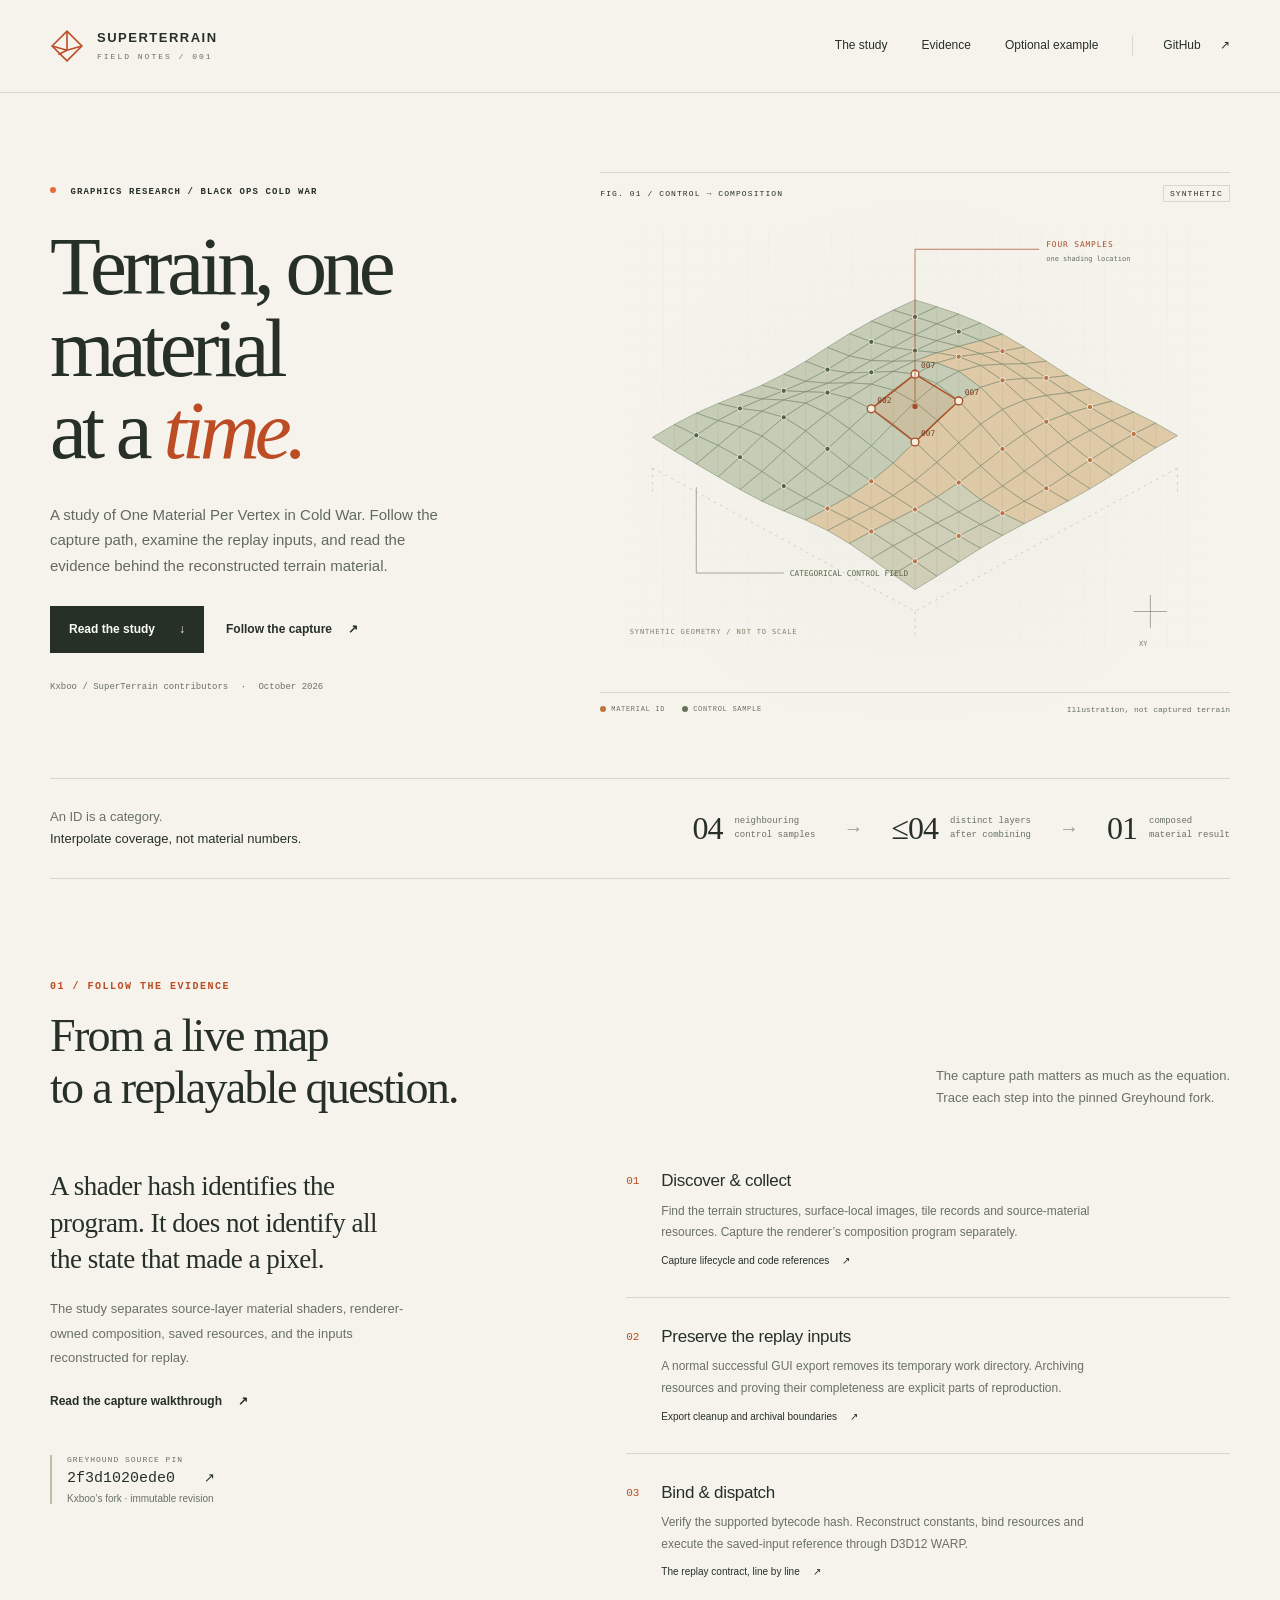
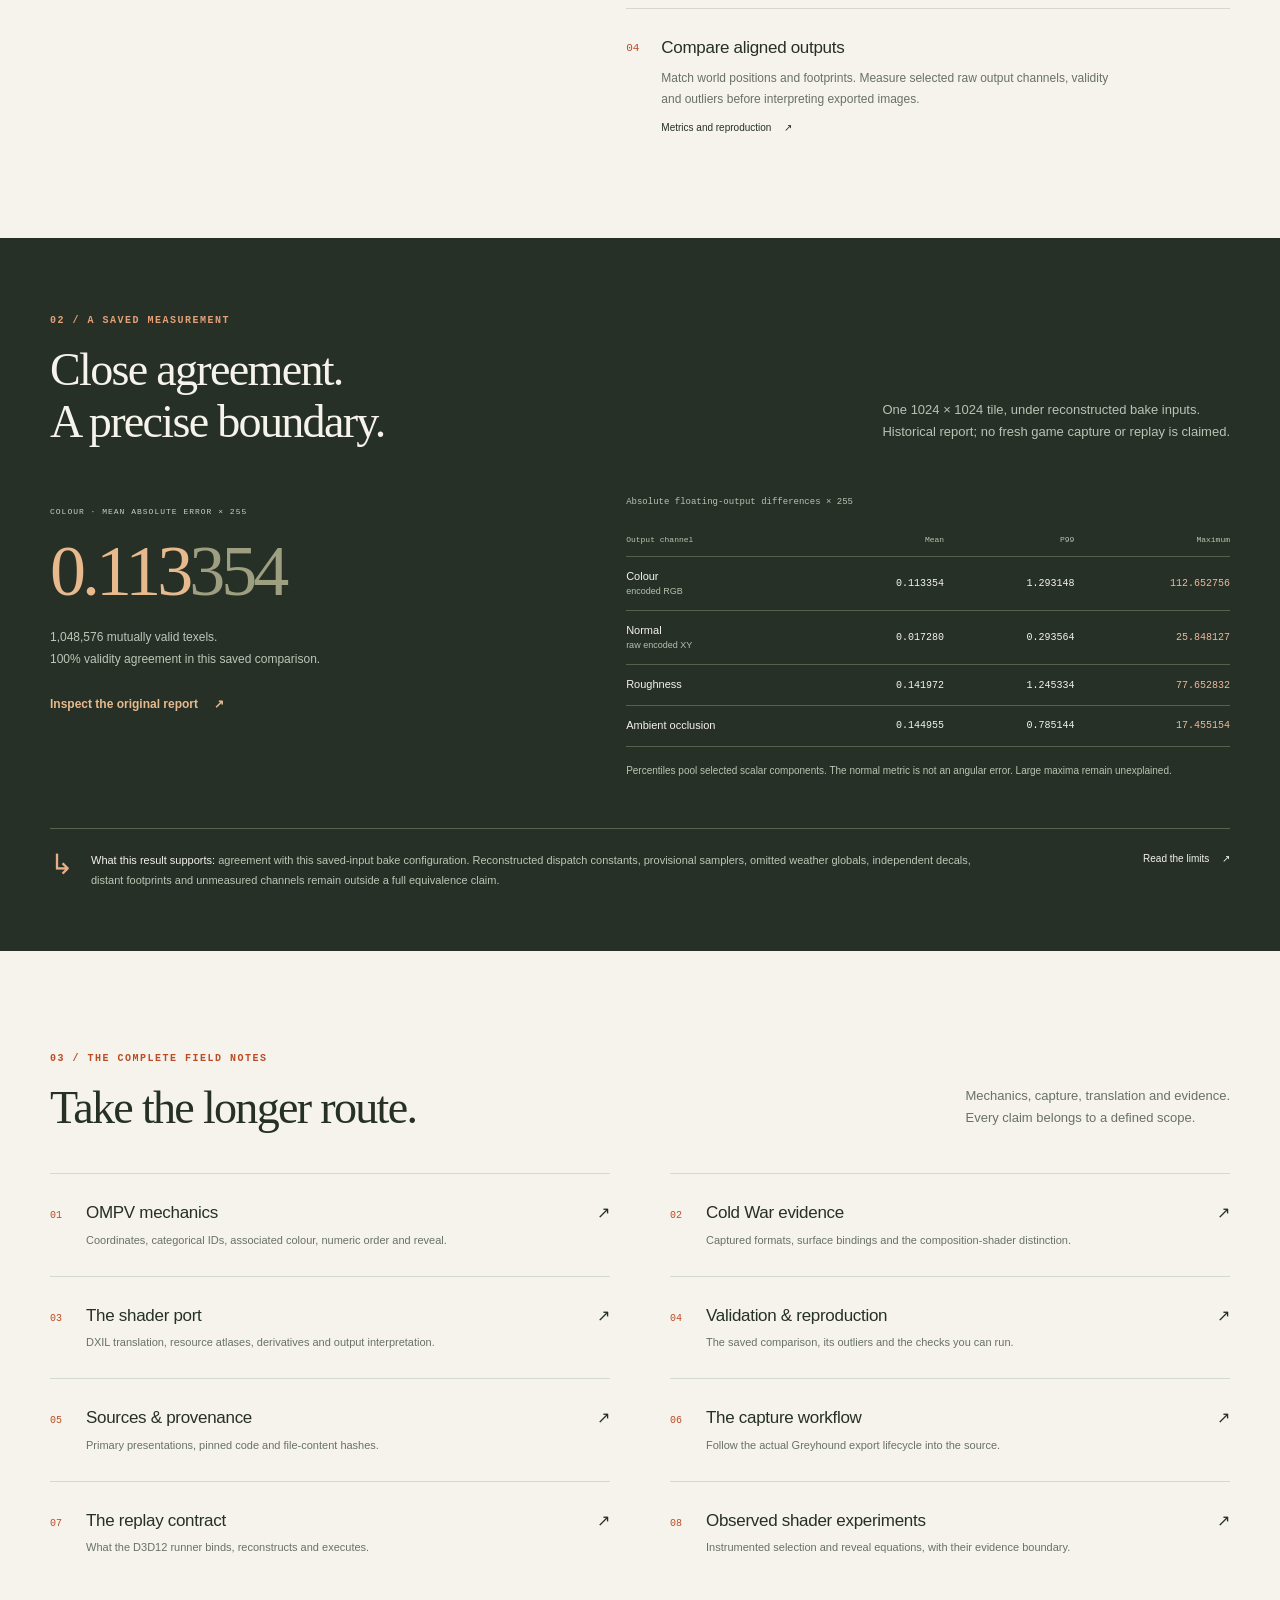
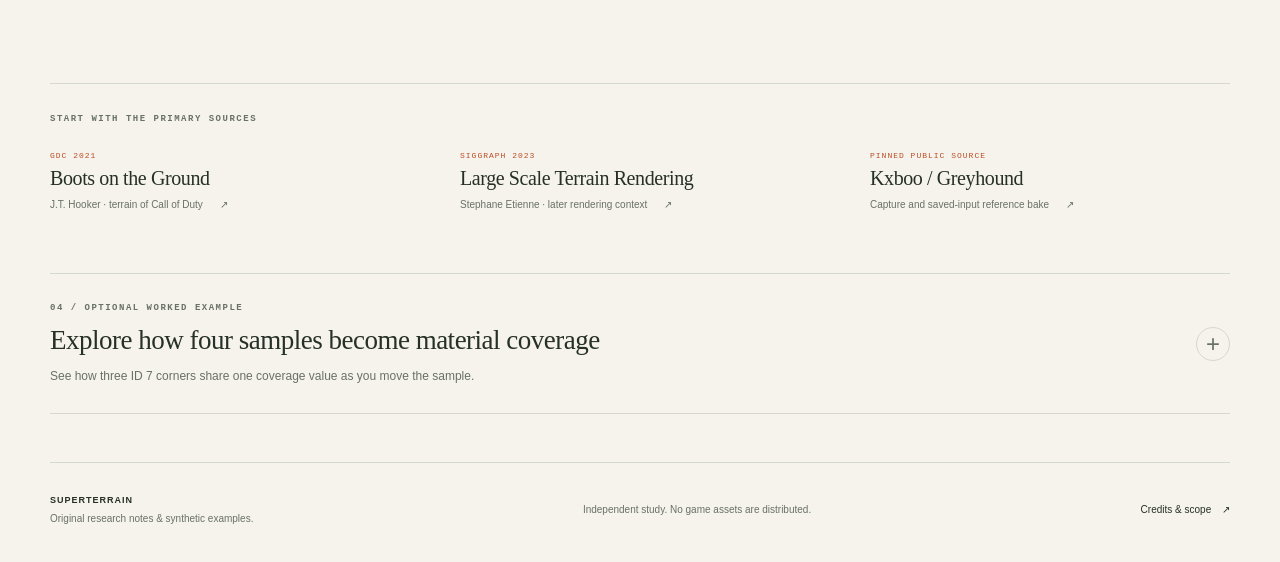
==== commit 5bc83c25: "Move interactive example into a final collapsed section" ====
--- a/site/index.html
+++ b/site/index.html
@@ -14,7 +14,7 @@
   <a class="skip-link" href="#main">Skip to content</a>
   <header class="site-header">
     <a class="wordmark" href="./" aria-label="SuperTerrain Field Notes home"><svg viewBox="0 0 32 32" aria-hidden="true"><path d="M2 16 16 2l14 14-14 14Z"/><path d="m2 16 14 4 14-4M16 2v18l-8 4"/></svg><span>SUPERTERRAIN<small>FIELD NOTES / 001</small></span></a>
-    <nav aria-label="Main navigation"><a href="#explorer">Explorer</a><a href="#evidence">Evidence</a><a href="#study">The study</a><a class="nav-repo" href="https://github.com/Kxboo/cold-war-ompv-study">GitHub <span aria-hidden="true">↗</span></a></nav>
+    <nav aria-label="Main navigation"><a href="#study">The study</a><a href="#evidence">Evidence</a><a href="#explorer">Optional example</a><a class="nav-repo" href="https://github.com/Kxboo/cold-war-ompv-study">GitHub <span aria-hidden="true">↗</span></a></nav>
   </header>
 
   <main id="main">
@@ -22,8 +22,8 @@
       <div class="hero-copy">
         <p class="eyebrow"><span class="status-dot" aria-hidden="true"></span> GRAPHICS RESEARCH / BLACK OPS COLD WAR</p>
         <h1 id="hero-title">Terrain, one<br> material<br> at a <em>time.</em></h1>
-        <p class="hero-deck">A study of One Material Per Vertex. Follow the IDs beneath the surface—from four control samples to a composed material, then into the capture and replay evidence.</p>
-        <div class="hero-actions"><a class="button primary" href="#explorer">Explore the mechanism <span aria-hidden="true">↓</span></a><a class="text-link" href="chapters/06-capture-workflow.html">Follow the capture <span aria-hidden="true">↗</span></a></div>
+        <p class="hero-deck">A study of One Material Per Vertex in Cold War. Follow the capture path, examine the replay inputs, and read the evidence behind the reconstructed terrain material.</p>
+        <div class="hero-actions"><a class="button primary" href="#study">Read the study <span aria-hidden="true">↓</span></a><a class="text-link" href="chapters/06-capture-workflow.html">Follow the capture <span aria-hidden="true">↗</span></a></div>
         <p class="hero-byline">Kxboo / SuperTerrain contributors <span>·</span> October 2026</p>
       </div>
       <figure class="hero-figure">
@@ -42,9 +42,51 @@
       <div><b>01</b><span>composed<br> material result</span></div>
     </div>
 
-    <section class="explorer-section section-space" id="explorer" aria-labelledby="explorer-title">
+
+
+    <section class="capture-section wrap section-space" id="evidence" aria-labelledby="capture-title">
+      <div class="section-heading"><div><p class="eyebrow">01 / FOLLOW THE EVIDENCE</p><h2 id="capture-title">From a live map<br> to a replayable question.</h2></div><p>The capture path matters as much as the equation.<br> Trace each step into the pinned Greyhound fork.</p></div>
+      <div class="capture-layout">
+        <div class="capture-intro"><p class="large-copy">A shader hash identifies the program. It does not identify all the state that made a pixel.</p><p>The study separates source-layer material shaders, renderer-owned composition, saved resources, and the inputs reconstructed for replay.</p><a class="text-link" href="chapters/06-capture-workflow.html">Read the capture walkthrough <span aria-hidden="true">↗</span></a><div class="source-stamp"><span>GREYHOUND SOURCE PIN</span><a href="https://github.com/Kxboo/Greyhound/tree/2f3d1020ede04602759d5eb68405df519ec8221b">2f3d1020ede0 <span aria-hidden="true">↗</span></a><small>Kxboo’s fork · immutable revision</small></div></div>
+        <ol class="capture-steps">
+          <li><span class="capture-number">01</span><div><h3>Discover &amp; collect</h3><p>Find the terrain structures, surface-local images, tile records and source-material resources. Capture the renderer’s composition program separately.</p><a href="chapters/06-capture-workflow.html">Capture lifecycle and code references <span aria-hidden="true">↗</span></a></div></li>
+          <li><span class="capture-number">02</span><div><h3>Preserve the replay inputs</h3><p>A normal successful GUI export removes its temporary work directory. Archiving resources and proving their completeness are explicit parts of reproduction.</p><a href="chapters/06-capture-workflow.html">Export cleanup and archival boundaries <span aria-hidden="true">↗</span></a></div></li>
+          <li><span class="capture-number">03</span><div><h3>Bind &amp; dispatch</h3><p>Verify the supported bytecode hash. Reconstruct constants, bind resources and execute the saved-input reference through D3D12 WARP.</p><a href="chapters/07-replay-contract.html">The replay contract, line by line <span aria-hidden="true">↗</span></a></div></li>
+          <li><span class="capture-number">04</span><div><h3>Compare aligned outputs</h3><p>Match world positions and footprints. Measure selected raw output channels, validity and outliers before interpreting exported images.</p><a href="chapters/04-validation.html">Metrics and reproduction <span aria-hidden="true">↗</span></a></div></li>
+        </ol>
+      </div>
+    </section>
+
+    <section class="measurement-section section-space" aria-labelledby="measurement-title">
+      <div class="wrap"><div class="section-heading"><div><p class="eyebrow">02 / A SAVED MEASUREMENT</p><h2 id="measurement-title">Close agreement.<br> A precise boundary.</h2></div><p>One 1024 × 1024 tile, under reconstructed bake inputs.<br> Historical report; no fresh game capture or replay is claimed.</p></div>
+        <div class="measurement-layout"><div class="measurement-lead"><span class="metric-label">COLOUR · MEAN ABSOLUTE ERROR × 255</span><strong>0.113<span>354</span></strong><p>1,048,576 mutually valid texels.<br> 100% validity agreement in this saved comparison.</p><a class="text-link" href="data/shader-validation.json">Inspect the original report <span aria-hidden="true">↗</span></a></div><div class="metric-table-wrap"><table class="metric-table"><caption>Absolute floating-output differences × 255</caption><thead><tr><th>Output channel</th><th>Mean</th><th>P99</th><th>Maximum</th></tr></thead><tbody><tr><th>Colour <small>encoded RGB</small></th><td>0.113354</td><td>1.293148</td><td>112.652756</td></tr><tr><th>Normal <small>raw encoded XY</small></th><td>0.017280</td><td>0.293564</td><td>25.848127</td></tr><tr><th>Roughness</th><td>0.141972</td><td>1.245334</td><td>77.652832</td></tr><tr><th>Ambient occlusion</th><td>0.144955</td><td>0.785144</td><td>17.455154</td></tr></tbody></table><p>Percentiles pool selected scalar components. The normal metric is not an angular error. Large maxima remain unexplained.</p></div></div>
+        <div class="boundary-note"><span class="boundary-icon" aria-hidden="true">↳</span><p><strong>What this result supports:</strong> agreement with this saved-input bake configuration. Reconstructed dispatch constants, provisional samplers, omitted weather globals, independent decals, distant footprints and unmeasured channels remain outside a full equivalence claim.</p><a href="chapters/04-validation.html">Read the limits <span aria-hidden="true">↗</span></a></div>
+      </div>
+    </section>
+
+    <section class="study-section wrap section-space" id="study" aria-labelledby="study-title">
+      <div class="section-heading"><div><p class="eyebrow">03 / THE COMPLETE FIELD NOTES</p><h2 id="study-title">Take the longer route.</h2></div><p>Mechanics, capture, translation and evidence.<br> Every claim belongs to a defined scope.</p></div>
+      <div class="chapter-index">
+        <a href="chapters/01-ompv-mechanics.html"><span>01</span><div><h3>OMPV mechanics</h3><p>Coordinates, categorical IDs, associated colour, numeric order and reveal.</p></div><b aria-hidden="true">↗</b></a>
+        <a href="chapters/02-cold-war-evidence.html"><span>02</span><div><h3>Cold War evidence</h3><p>Captured formats, surface bindings and the composition-shader distinction.</p></div><b aria-hidden="true">↗</b></a>
+        <a href="chapters/03-shader-port.html"><span>03</span><div><h3>The shader port</h3><p>DXIL translation, resource atlases, derivatives and output interpretation.</p></div><b aria-hidden="true">↗</b></a>
+        <a href="chapters/04-validation.html"><span>04</span><div><h3>Validation &amp; reproduction</h3><p>The saved comparison, its outliers and the checks you can run.</p></div><b aria-hidden="true">↗</b></a>
+        <a href="chapters/05-sources.html"><span>05</span><div><h3>Sources &amp; provenance</h3><p>Primary presentations, pinned code and file-content hashes.</p></div><b aria-hidden="true">↗</b></a>
+        <a href="chapters/06-capture-workflow.html"><span>06</span><div><h3>The capture workflow</h3><p>Follow the actual Greyhound export lifecycle into the source.</p></div><b aria-hidden="true">↗</b></a>
+        <a href="chapters/07-replay-contract.html"><span>07</span><div><h3>The replay contract</h3><p>What the D3D12 runner binds, reconstructs and executes.</p></div><b aria-hidden="true">↗</b></a>
+        <a href="chapters/08-shader-experiments.html"><span>08</span><div><h3>Observed shader experiments</h3><p>Instrumented selection and reveal equations, with their evidence boundary.</p></div><b aria-hidden="true">↗</b></a>
+      </div>
+    </section>
+
+    <section class="sources-band wrap" aria-labelledby="sources-title"><p class="eyebrow" id="sources-title">START WITH THE PRIMARY SOURCES</p><div><a href="https://research.activision.com/publications/2021/09/boots-on-the-ground--the-terrain-of-call-of-duty"><span>GDC 2021</span><strong>Boots on the Ground</strong><small>J.T. Hooker · terrain of Call of Duty <b aria-hidden="true">↗</b></small></a><a href="https://advances.realtimerendering.com/s2023/index.html"><span>SIGGRAPH 2023</span><strong>Large Scale Terrain Rendering</strong><small>Stephane Etienne · later rendering context <b aria-hidden="true">↗</b></small></a><a href="https://github.com/Kxboo/Greyhound/tree/2f3d1020ede04602759d5eb68405df519ec8221b"><span>PINNED PUBLIC SOURCE</span><strong>Kxboo / Greyhound</strong><small>Capture and saved-input reference bake <b aria-hidden="true">↗</b></small></a></div></section>
+    <details class="explorer-disclosure" id="explorer">
+      <summary class="explorer-summary wrap">
+        <span class="explorer-summary-copy"><span class="eyebrow">04 / OPTIONAL WORKED EXAMPLE</span><span class="explorer-summary-title">Explore how four samples become material coverage</span><span class="explorer-summary-purpose">See how three ID 7 corners share one coverage value as you move the sample.</span></span>
+        <span class="explorer-indicator" aria-hidden="true">+</span>
+      </summary>
+    <section class="explorer-section" aria-labelledby="explorer-title">
       <div class="wrap">
-        <div class="section-heading"><div><p class="eyebrow">01 / THE INTERACTIVE REFERENCE</p><h2 id="explorer-title">Get below the surface.</h2></div><p>Edit the control map. Move the sample.<br> Watch the arithmetic follow every change.</p></div>
+        <div class="section-heading"><div><p class="eyebrow">SYNTHETIC WORKED EXAMPLE</p><h2 id="explorer-title">How repeated IDs combine.</h2></div><p>Start with <strong>Repeated IDs</strong>, then move <strong>U</strong> or <strong>V</strong>. Watch the three ID 7 samples combine into one material’s coverage.</p></div>
         <noscript><p class="notice">JavaScript is needed for the explorer. The <a href="chapters/01-ompv-mechanics.html">mechanics chapter</a> and <a href="https://github.com/Kxboo/cold-war-ompv-study/blob/main/examples/ompv_reference.py">Python reference</a> explain the same teaching model.</p></noscript>
         <div class="explorer-toolbar">
           <div class="preset-group" role="group" aria-label="Example presets"><span>START WITH</span><button type="button" data-preset="duplicates" aria-pressed="true">Repeated IDs</button><button type="button" data-preset="four" aria-pressed="false">Four layers</button><button type="button" data-preset="controls" aria-pressed="false">Colour association</button><button type="button" data-preset="edge" aria-pressed="false">ID 255 + edges</button></div>
@@ -90,42 +132,7 @@
         <p class="explorer-footnote">The browser teaching model is checked against the <a href="https://github.com/Kxboo/cold-war-ompv-study/blob/main/examples/ompv_reference.py">Python reference</a>. The <a href="chapters/08-shader-experiments.html">observed reveal equation</a> is a separately scoped experiment. Neither mode reproduces the complete renderer.</p>
       </div>
     </section>
-
-    <section class="capture-section wrap section-space" id="evidence" aria-labelledby="capture-title">
-      <div class="section-heading"><div><p class="eyebrow">02 / FOLLOW THE EVIDENCE</p><h2 id="capture-title">From a live map<br> to a replayable question.</h2></div><p>The capture path matters as much as the equation.<br> Trace each step into the pinned Greyhound fork.</p></div>
-      <div class="capture-layout">
-        <div class="capture-intro"><p class="large-copy">A shader hash identifies the program. It does not identify all the state that made a pixel.</p><p>The study separates source-layer material shaders, renderer-owned composition, saved resources, and the inputs reconstructed for replay.</p><a class="text-link" href="chapters/06-capture-workflow.html">Read the capture walkthrough <span aria-hidden="true">↗</span></a><div class="source-stamp"><span>GREYHOUND SOURCE PIN</span><a href="https://github.com/Kxboo/Greyhound/tree/2f3d1020ede04602759d5eb68405df519ec8221b">2f3d1020ede0 <span aria-hidden="true">↗</span></a><small>Kxboo’s fork · immutable revision</small></div></div>
-        <ol class="capture-steps">
-          <li><span class="capture-number">01</span><div><h3>Discover &amp; collect</h3><p>Find the terrain structures, surface-local images, tile records and source-material resources. Capture the renderer’s composition program separately.</p><a href="chapters/06-capture-workflow.html">Capture lifecycle and code references <span aria-hidden="true">↗</span></a></div></li>
-          <li><span class="capture-number">02</span><div><h3>Preserve the replay inputs</h3><p>A normal successful GUI export removes its temporary work directory. Archiving resources and proving their completeness are explicit parts of reproduction.</p><a href="chapters/06-capture-workflow.html">Export cleanup and archival boundaries <span aria-hidden="true">↗</span></a></div></li>
-          <li><span class="capture-number">03</span><div><h3>Bind &amp; dispatch</h3><p>Verify the supported bytecode hash. Reconstruct constants, bind resources and execute the saved-input reference through D3D12 WARP.</p><a href="chapters/07-replay-contract.html">The replay contract, line by line <span aria-hidden="true">↗</span></a></div></li>
-          <li><span class="capture-number">04</span><div><h3>Compare aligned outputs</h3><p>Match world positions and footprints. Measure selected raw output channels, validity and outliers before interpreting exported images.</p><a href="chapters/04-validation.html">Metrics and reproduction <span aria-hidden="true">↗</span></a></div></li>
-        </ol>
-      </div>
-    </section>
-
-    <section class="measurement-section section-space" aria-labelledby="measurement-title">
-      <div class="wrap"><div class="section-heading"><div><p class="eyebrow">03 / A SAVED MEASUREMENT</p><h2 id="measurement-title">Close agreement.<br> A precise boundary.</h2></div><p>One 1024 × 1024 tile, under reconstructed bake inputs.<br> Historical report; no fresh game capture or replay is claimed.</p></div>
-        <div class="measurement-layout"><div class="measurement-lead"><span class="metric-label">COLOUR · MEAN ABSOLUTE ERROR × 255</span><strong>0.113<span>354</span></strong><p>1,048,576 mutually valid texels.<br> 100% validity agreement in this saved comparison.</p><a class="text-link" href="data/shader-validation.json">Inspect the original report <span aria-hidden="true">↗</span></a></div><div class="metric-table-wrap"><table class="metric-table"><caption>Absolute floating-output differences × 255</caption><thead><tr><th>Output channel</th><th>Mean</th><th>P99</th><th>Maximum</th></tr></thead><tbody><tr><th>Colour <small>encoded RGB</small></th><td>0.113354</td><td>1.293148</td><td>112.652756</td></tr><tr><th>Normal <small>raw encoded XY</small></th><td>0.017280</td><td>0.293564</td><td>25.848127</td></tr><tr><th>Roughness</th><td>0.141972</td><td>1.245334</td><td>77.652832</td></tr><tr><th>Ambient occlusion</th><td>0.144955</td><td>0.785144</td><td>17.455154</td></tr></tbody></table><p>Percentiles pool selected scalar components. The normal metric is not an angular error. Large maxima remain unexplained.</p></div></div>
-        <div class="boundary-note"><span class="boundary-icon" aria-hidden="true">↳</span><p><strong>What this result supports:</strong> agreement with this saved-input bake configuration. Reconstructed dispatch constants, provisional samplers, omitted weather globals, independent decals, distant footprints and unmeasured channels remain outside a full equivalence claim.</p><a href="chapters/04-validation.html">Read the limits <span aria-hidden="true">↗</span></a></div>
-      </div>
-    </section>
-
-    <section class="study-section wrap section-space" id="study" aria-labelledby="study-title">
-      <div class="section-heading"><div><p class="eyebrow">04 / THE COMPLETE FIELD NOTES</p><h2 id="study-title">Take the longer route.</h2></div><p>Mechanics, capture, translation and evidence.<br> Every claim belongs to a defined scope.</p></div>
-      <div class="chapter-index">
-        <a href="chapters/01-ompv-mechanics.html"><span>01</span><div><h3>OMPV mechanics</h3><p>Coordinates, categorical IDs, associated colour, numeric order and reveal.</p></div><b aria-hidden="true">↗</b></a>
-        <a href="chapters/02-cold-war-evidence.html"><span>02</span><div><h3>Cold War evidence</h3><p>Captured formats, surface bindings and the composition-shader distinction.</p></div><b aria-hidden="true">↗</b></a>
-        <a href="chapters/03-shader-port.html"><span>03</span><div><h3>The shader port</h3><p>DXIL translation, resource atlases, derivatives and output interpretation.</p></div><b aria-hidden="true">↗</b></a>
-        <a href="chapters/04-validation.html"><span>04</span><div><h3>Validation &amp; reproduction</h3><p>The saved comparison, its outliers and the checks you can run.</p></div><b aria-hidden="true">↗</b></a>
-        <a href="chapters/05-sources.html"><span>05</span><div><h3>Sources &amp; provenance</h3><p>Primary presentations, pinned code and file-content hashes.</p></div><b aria-hidden="true">↗</b></a>
-        <a href="chapters/06-capture-workflow.html"><span>06</span><div><h3>The capture workflow</h3><p>Follow the actual Greyhound export lifecycle into the source.</p></div><b aria-hidden="true">↗</b></a>
-        <a href="chapters/07-replay-contract.html"><span>07</span><div><h3>The replay contract</h3><p>What the D3D12 runner binds, reconstructs and executes.</p></div><b aria-hidden="true">↗</b></a>
-        <a href="chapters/08-shader-experiments.html"><span>08</span><div><h3>Observed shader experiments</h3><p>Instrumented selection and reveal equations, with their evidence boundary.</p></div><b aria-hidden="true">↗</b></a>
-      </div>
-    </section>
-
-    <section class="sources-band wrap" aria-labelledby="sources-title"><p class="eyebrow" id="sources-title">START WITH THE PRIMARY SOURCES</p><div><a href="https://research.activision.com/publications/2021/09/boots-on-the-ground--the-terrain-of-call-of-duty"><span>GDC 2021</span><strong>Boots on the Ground</strong><small>J.T. Hooker · terrain of Call of Duty <b aria-hidden="true">↗</b></small></a><a href="https://advances.realtimerendering.com/s2023/index.html"><span>SIGGRAPH 2023</span><strong>Large Scale Terrain Rendering</strong><small>Stephane Etienne · later rendering context <b aria-hidden="true">↗</b></small></a><a href="https://github.com/Kxboo/Greyhound/tree/2f3d1020ede04602759d5eb68405df519ec8221b"><span>PINNED PUBLIC SOURCE</span><strong>Kxboo / Greyhound</strong><small>Capture and saved-input reference bake <b aria-hidden="true">↗</b></small></a></div></section>
+    </details>
   </main>
 
   <footer class="site-footer wrap"><div><strong>SUPERTERRAIN</strong><span>Original research notes &amp; synthetic examples.</span></div><p>Independent study. No game assets are distributed.</p><a href="https://github.com/Kxboo/cold-war-ompv-study/blob/main/NOTICE.md">Credits &amp; scope <span aria-hidden="true">↗</span></a></footer>
--- a/site/styles.css
+++ b/site/styles.css
@@ -22,3 +22,50 @@
 /* Accessible layouts for the three authored study flowcharts. */
 .article-body .flow-diagram{margin:25px 0 0;padding:23px;background:#ebeee2;border:1px solid #cbd3bd}.flow-diagram figcaption{font:10px/1.7 var(--mono);color:#59654e;margin-bottom:20px}.article-body .flow-linear{display:grid;grid-template-columns:repeat(4,minmax(0,1fr));gap:16px;margin:0;padding:0;list-style:none;counter-reset:none}.article-body .flow-linear li{display:flex;flex-direction:column;gap:8px;position:relative;margin:0;padding:14px 12px;background:#f8f8f0;border:1px solid #bdc7ae;font-size:11px;line-height:1.5;min-height:105px}.flow-number{font:9px var(--mono);color:var(--orange)}.article-body .flow-linear li::after{content:"→";position:absolute;right:-15px;top:45%;color:#667559;font-size:13px}.article-body .flow-linear li:nth-child(4n)::after,.article-body .flow-linear li:last-child::after{content:none}.flow-node{display:block;border:1px solid #bdc7ae;background:#f8f8f0;padding:12px 14px;font-size:12px;line-height:1.6;text-align:center}.article-body .flow-entry{display:flex;align-items:center;justify-content:center;gap:28px;list-style:none;padding:0;margin:0}.article-body .flow-entry li{flex:1;max-width:250px;margin:0;padding:0;position:relative}.flow-entry li+li::before{content:"→";position:absolute;left:-22px;top:50%;transform:translateY(-50%);color:#657653}.flow-fork-label{text-align:center;margin:18px 0 12px;font:9px var(--mono);color:#617351}.flow-fork-label span{display:block;font:20px var(--sans);margin-top:5px}.flow-branches{display:grid;grid-template-columns:1fr 1fr;gap:22px}.article-body .flow-branch h4{font:10px/1.5 var(--mono);margin:0 0 12px;text-align:center;color:var(--orange)}.article-body .flow-sequence{list-style:none;padding:0;margin:0;display:flex;flex-direction:column;gap:25px}.article-body .flow-sequence li{position:relative;margin:0;padding:0}.flow-sequence li+li::before{content:"↓";position:absolute;left:50%;top:-24px;color:#657653;font-size:15px;transform:translateX(-50%)}.archive-branch .flow-node{background:#f0f3e8;border-color:#acbda1}.flow-origin{max-width:350px;margin:auto}.flow-merge{text-align:center;margin-top:14px}.flow-merge>span{display:block;font-size:21px;color:#657653;margin-bottom:10px}.flow-result{max-width:360px;margin:auto;background:#dce5cf;border-color:#9caa8c}.flow-offshoot{border-top:1px dashed #b2bea2;padding-top:17px;margin-top:22px}.article-body .flow-offshoot>p{font:9px/1.7 var(--mono);color:var(--orange);margin:0 0 12px}.flow-source{border:1px solid #cbd3bd;border-top:0;padding:9px 14px;margin-bottom:26px}.flow-source summary{font:9px/1.7 var(--mono);cursor:pointer;color:#657157}.article-body .flow-source pre{font-size:10px;margin:13px 0 5px;white-space:pre}.comparison-branches .flow-branch:first-child{display:flex;flex-direction:column}.comparison-branches .flow-branch:first-child .flow-sequence{flex:1;justify-content:center}
 @media(max-width:760px){.article-body .flow-diagram{padding:18px}.flow-diagram figcaption{font-size:9px}.article-body .flow-linear{grid-template-columns:1fr;gap:19px}.article-body .flow-linear li{flex-direction:row;align-items:center;gap:15px;min-height:0;padding:12px;font-size:12px}.article-body .flow-linear li::after,.article-body .flow-linear li:nth-child(4n)::after{content:"↓";right:auto;left:50%;top:auto;bottom:-21px;transform:translateX(-50%)}.article-body .flow-linear li:last-child::after{content:none}.flow-node{font-size:11px;padding:11px 9px}.flow-branches{gap:13px}.article-body .flow-branch h4{font-size:9px}.flow-fork-label{font-size:8px}.flow-fork-label span{font-size:17px}.article-body .flow-entry{gap:21px}.flow-entry li+li::before{left:-17px;font-size:12px}.flow-offshoot .flow-entry{flex-direction:column;gap:23px}.flow-offshoot .flow-entry li{width:100%;max-width:none}.flow-offshoot .flow-entry li+li::before{content:"↓";left:50%;top:-22px;transform:translateX(-50%)}.flow-source summary{font-size:9px}}
+
+/* Keep the teaching controls optional and secondary to the research. */
+.thesis + .capture-section { border-top: 0; }
+.explorer-disclosure { margin-bottom: 48px; }
+.explorer-summary {
+  display: flex;
+  align-items: center;
+  justify-content: space-between;
+  gap: 28px;
+  padding-block: 27px;
+  border-block: 1px solid var(--line);
+  cursor: pointer;
+  list-style: none;
+}
+.explorer-summary::-webkit-details-marker { display: none; }
+.explorer-summary-copy { display: flex; flex-direction: column; gap: 8px; }
+.explorer-summary .eyebrow { color: var(--muted); font-size: 9px; }
+.explorer-summary-title { font: 27px/1.25 var(--serif); letter-spacing: -.5px; }
+.explorer-summary-purpose { color: var(--muted); font-size: 12px; line-height: 1.7; }
+.explorer-summary:hover .explorer-summary-title { color: var(--orange); }
+.explorer-indicator {
+  display: grid;
+  place-items: center;
+  flex-shrink: 0;
+  width: 34px;
+  height: 34px;
+  border: 1px solid var(--line);
+  border-radius: 50%;
+  font: 24px/1 var(--sans);
+  color: var(--muted);
+}
+.explorer-disclosure[open] > .explorer-summary .explorer-indicator { transform: rotate(45deg); }
+.explorer-disclosure > .explorer-section { padding-block: 38px 30px; }
+.explorer-disclosure .section-heading h2 { font-size: 36px; }
+.explorer-disclosure .section-heading > p strong { color: var(--ink); font-weight: 600; }
+@media (max-width: 760px) {
+  .site-header nav a[href="#evidence"] { display: inline; }
+  .site-header nav a[href$="#explorer"] { display: none; }
+  .explorer-disclosure { margin-bottom: 32px; }
+  .explorer-summary { gap: 18px; padding-block: 23px; align-items: flex-start; }
+  .explorer-summary-title { font-size: 23px; line-height: 1.3; }
+  .explorer-summary-purpose { font-size: 11px; }
+  .explorer-summary .eyebrow { font-size: 8px; }
+  .explorer-indicator { margin-top: 22px; width: 30px; height: 30px; font-size: 22px; }
+  .explorer-disclosure > .explorer-section { padding-block: 28px 20px; }
+  .explorer-disclosure .section-heading h2 { font-size: 31px; }
+}
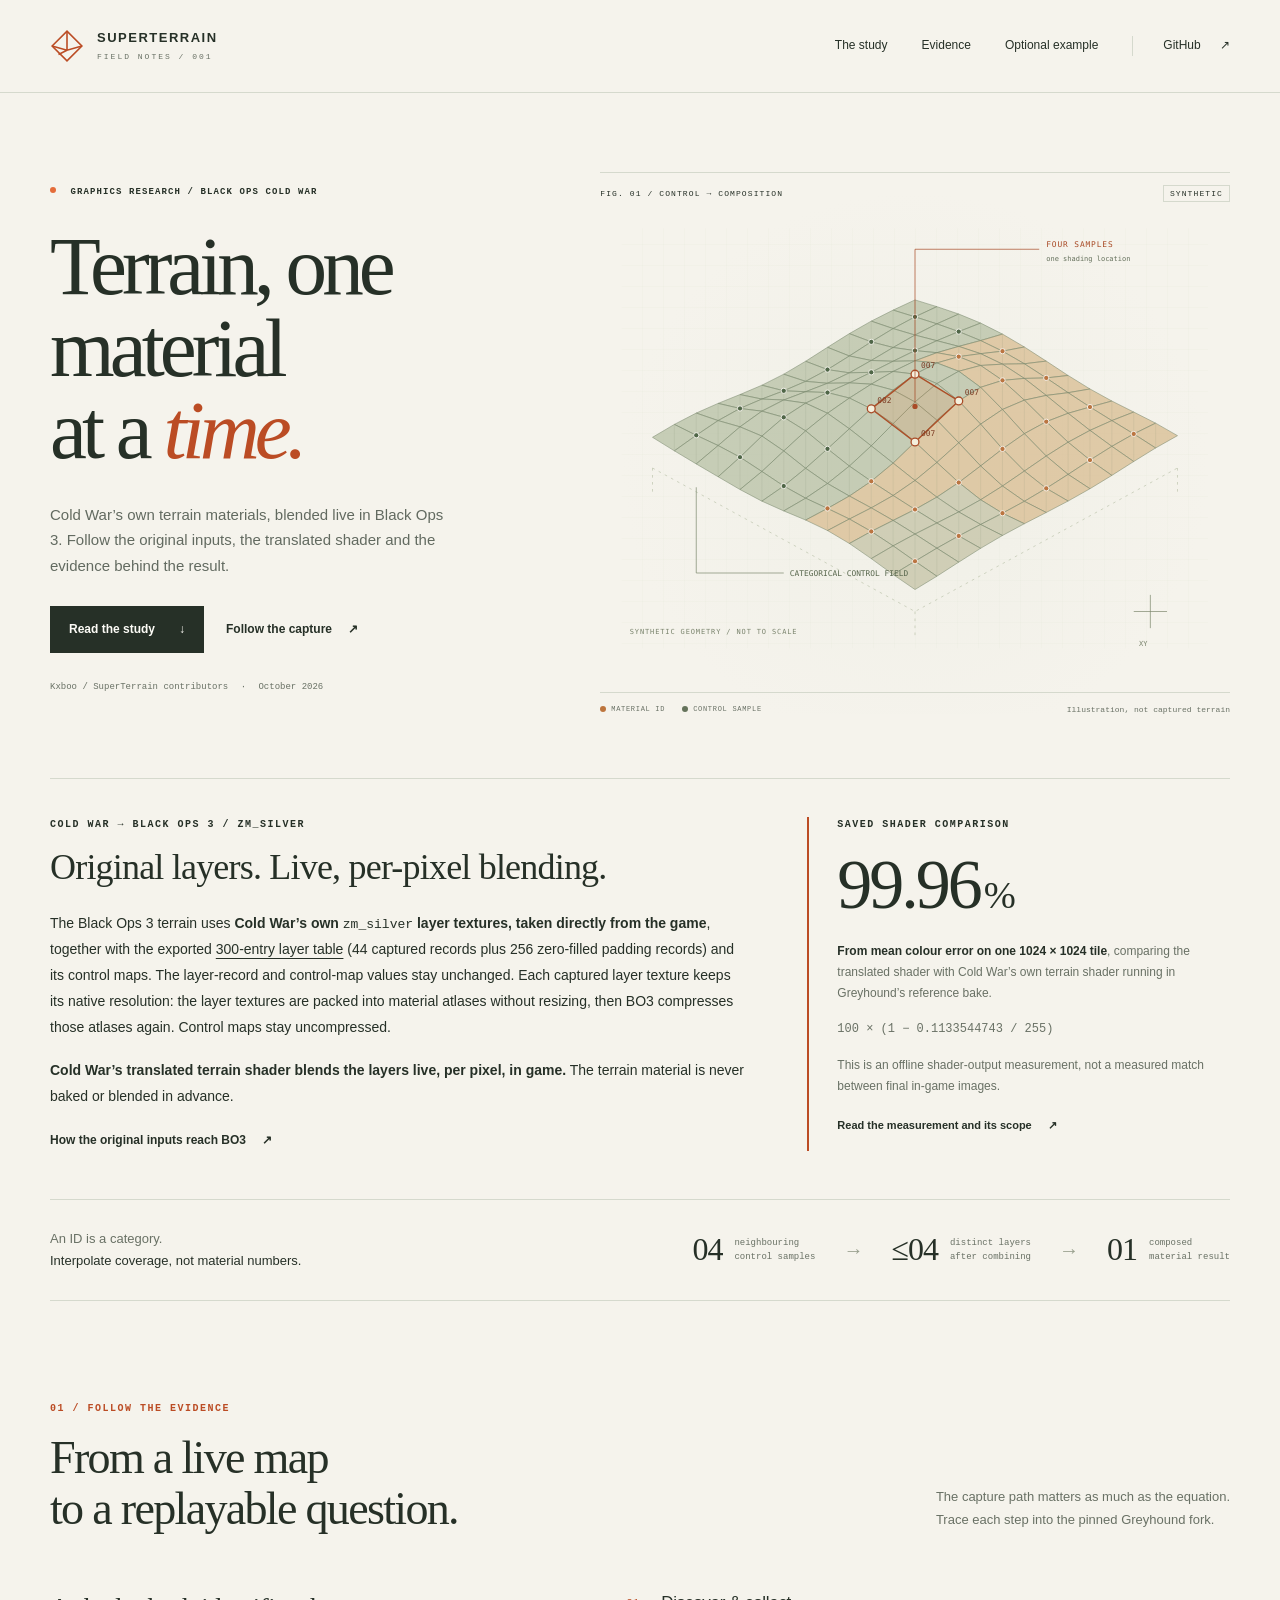
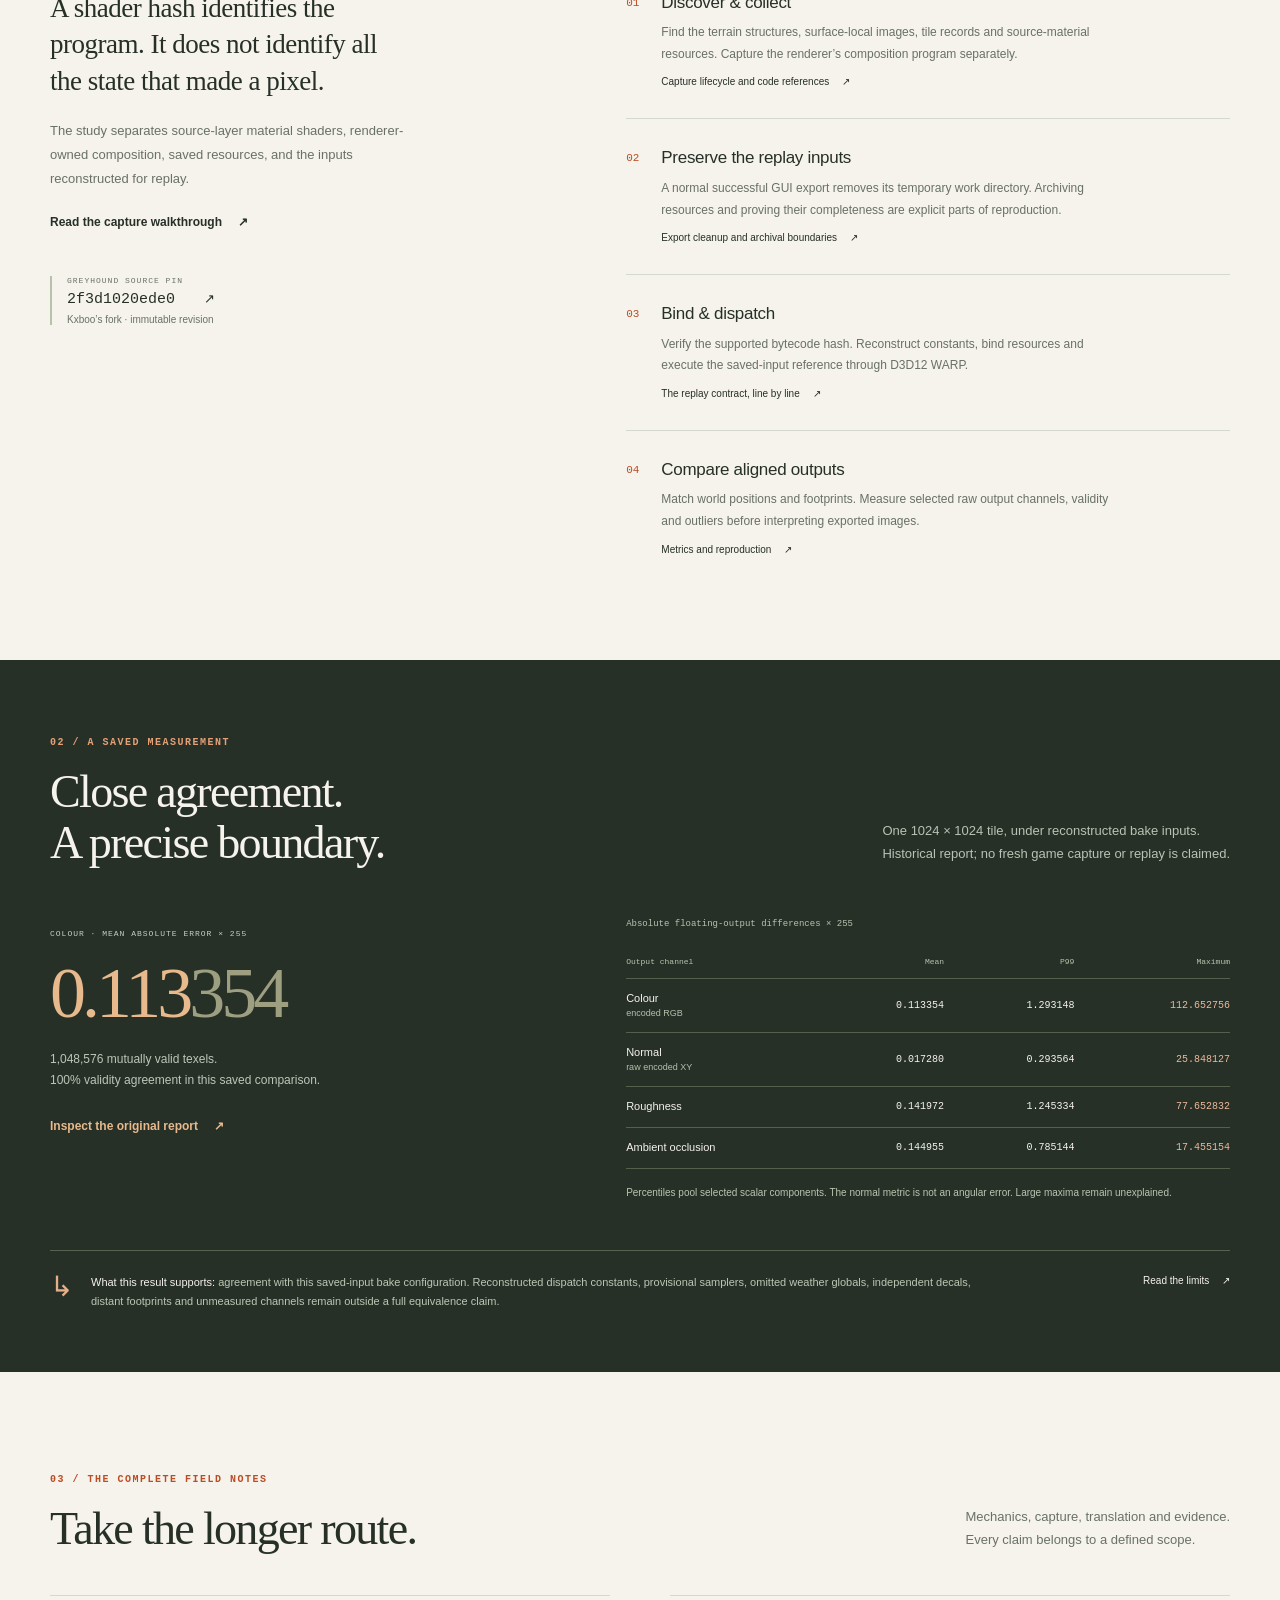
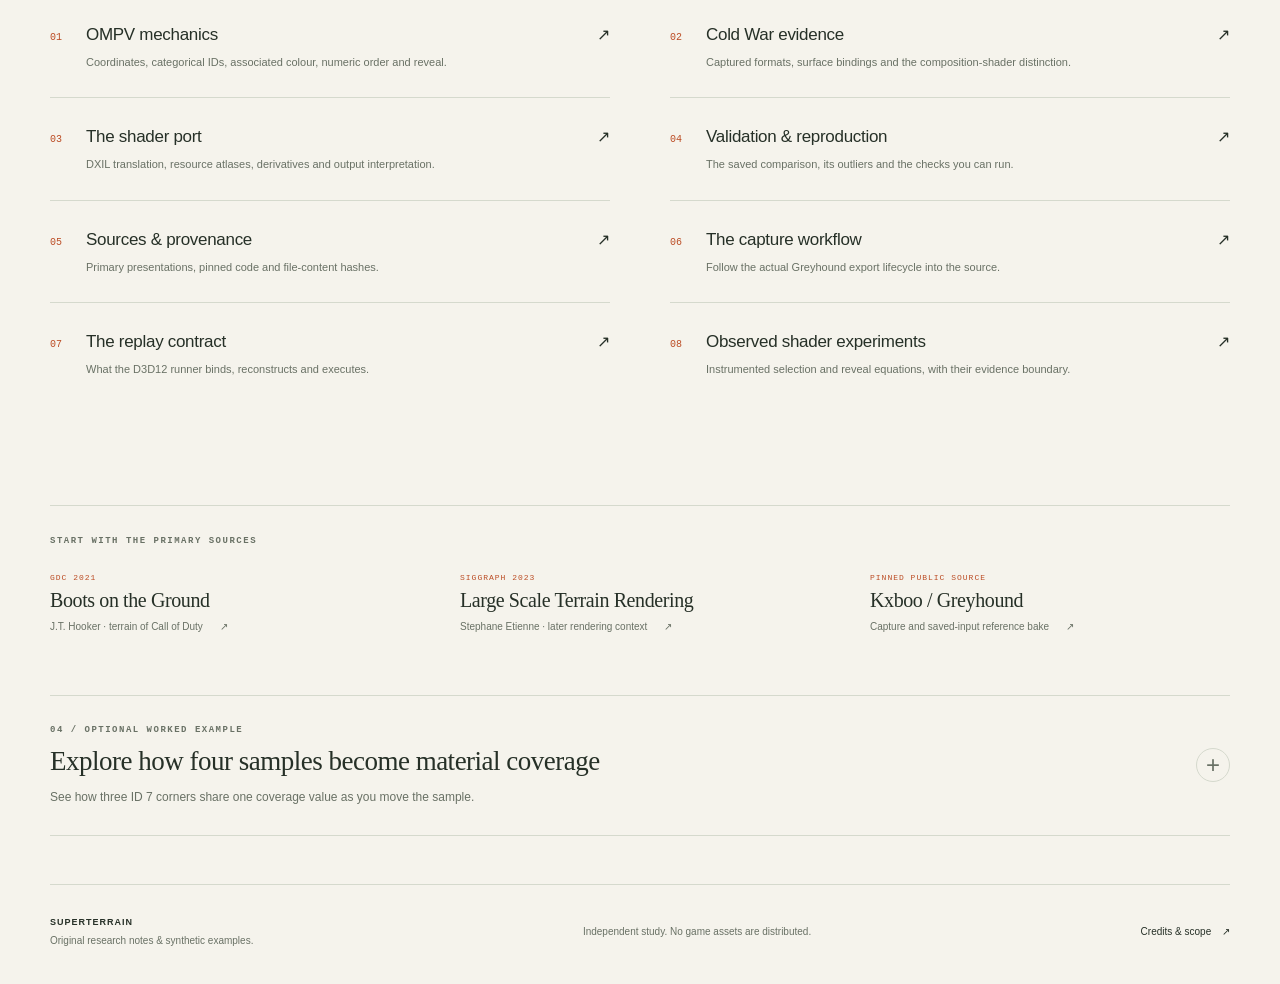
==== commit 7b57c4f9: "Explain original BO3 terrain inputs and scoped 99.96 percent result" ====
--- a/site/index.html
+++ b/site/index.html
@@ -4,7 +4,7 @@
   <meta charset="utf-8">
   <meta name="viewport" content="width=device-width, initial-scale=1">
   <meta name="theme-color" content="#f5f3ec">
-  <meta name="description" content="An illustrated research study of Cold War's One Material Per Vertex terrain: interactive synthetic examples, a source-linked capture and replay walkthrough, and scoped validation evidence.">
+  <meta name="description" content="Cold War's zm_silver terrain materials, blended live per pixel in Black Ops 3 by a translated terrain shader. Study the original inputs, capture workflow and measured shader comparison.">
   <title>Cold War OMPV — SuperTerrain Field Notes</title>
   <link rel="icon" href="assets/mark.svg" type="image/svg+xml">
   <link rel="stylesheet" href="styles.css">
@@ -22,7 +22,7 @@
       <div class="hero-copy">
         <p class="eyebrow"><span class="status-dot" aria-hidden="true"></span> GRAPHICS RESEARCH / BLACK OPS COLD WAR</p>
         <h1 id="hero-title">Terrain, one<br> material<br> at a <em>time.</em></h1>
-        <p class="hero-deck">A study of One Material Per Vertex in Cold War. Follow the capture path, examine the replay inputs, and read the evidence behind the reconstructed terrain material.</p>
+        <p class="hero-deck">Cold War’s own terrain materials, blended live in Black Ops 3. Follow the original inputs, the translated shader and the evidence behind the result.</p>
         <div class="hero-actions"><a class="button primary" href="#study">Read the study <span aria-hidden="true">↓</span></a><a class="text-link" href="chapters/06-capture-workflow.html">Follow the capture <span aria-hidden="true">↗</span></a></div>
         <p class="hero-byline">Kxboo / SuperTerrain contributors <span>·</span> October 2026</p>
       </div>
@@ -31,6 +31,24 @@
         <img src="assets/terrain-field.svg" alt="Original synthetic terrain diagram: a raised wireframe field with categorical control samples and a highlighted four-sample footprint." width="720" height="560">
         <figcaption><span class="figure-key"><i class="key-ochre"></i> MATERIAL ID</span><span class="figure-key"><i class="key-green"></i> CONTROL SAMPLE</span><span>Illustration, not captured terrain</span></figcaption>
       </figure>
+    </section>
+
+    <section class="port-overview wrap" id="bo3-port" aria-labelledby="port-title">
+      <div class="port-overview-copy">
+        <p class="eyebrow">COLD WAR → BLACK OPS 3 / ZM_SILVER</p>
+        <h2 id="port-title">Original layers. Live, per-pixel blending.</h2>
+        <p>The Black Ops 3 terrain uses <strong>Cold War’s own <code>zm_silver</code> layer textures, taken directly from the game</strong>, together with the exported <a href="chapters/03-shader-port.html#the-zm_silver-inputs">300-entry layer table</a> (44 captured records plus 256 zero-filled padding records) and its control maps. The layer-record and control-map values stay unchanged. Each captured layer texture keeps its native resolution: the layer textures are packed into material atlases without resizing, then BO3 compresses those atlases again. Control maps stay uncompressed.</p>
+        <p><strong>Cold War’s translated terrain shader blends the layers live, per pixel, in game.</strong> The terrain material is never baked or blended in advance.</p>
+        <a class="text-link" href="chapters/03-shader-port.html#the-zm_silver-inputs">How the original inputs reach BO3 <span aria-hidden="true">↗</span></a>
+      </div>
+      <aside class="port-comparison" aria-label="Scope of the 99.96 percent result">
+        <p class="eyebrow">SAVED SHADER COMPARISON</p>
+        <strong class="port-comparison-number">99.96<span>%</span></strong>
+        <p><strong>From mean colour error on one 1024 × 1024 tile</strong>, comparing the translated shader with Cold War’s own terrain shader running in Greyhound’s reference bake.</p>
+        <p class="port-comparison-formula">100 × (1 − 0.1133544743 / 255)</p>
+        <p>This is an offline shader-output measurement, not a measured match between final in-game images.</p>
+        <a class="text-link" href="chapters/04-validation.html#what-9996-means">Read the measurement and its scope <span aria-hidden="true">↗</span></a>
+      </aside>
     </section>
 
     <div class="thesis wrap">
--- a/site/styles.css
+++ b/site/styles.css
@@ -22,6 +22,34 @@
 /* Accessible layouts for the three authored study flowcharts. */
 .article-body .flow-diagram{margin:25px 0 0;padding:23px;background:#ebeee2;border:1px solid #cbd3bd}.flow-diagram figcaption{font:10px/1.7 var(--mono);color:#59654e;margin-bottom:20px}.article-body .flow-linear{display:grid;grid-template-columns:repeat(4,minmax(0,1fr));gap:16px;margin:0;padding:0;list-style:none;counter-reset:none}.article-body .flow-linear li{display:flex;flex-direction:column;gap:8px;position:relative;margin:0;padding:14px 12px;background:#f8f8f0;border:1px solid #bdc7ae;font-size:11px;line-height:1.5;min-height:105px}.flow-number{font:9px var(--mono);color:var(--orange)}.article-body .flow-linear li::after{content:"→";position:absolute;right:-15px;top:45%;color:#667559;font-size:13px}.article-body .flow-linear li:nth-child(4n)::after,.article-body .flow-linear li:last-child::after{content:none}.flow-node{display:block;border:1px solid #bdc7ae;background:#f8f8f0;padding:12px 14px;font-size:12px;line-height:1.6;text-align:center}.article-body .flow-entry{display:flex;align-items:center;justify-content:center;gap:28px;list-style:none;padding:0;margin:0}.article-body .flow-entry li{flex:1;max-width:250px;margin:0;padding:0;position:relative}.flow-entry li+li::before{content:"→";position:absolute;left:-22px;top:50%;transform:translateY(-50%);color:#657653}.flow-fork-label{text-align:center;margin:18px 0 12px;font:9px var(--mono);color:#617351}.flow-fork-label span{display:block;font:20px var(--sans);margin-top:5px}.flow-branches{display:grid;grid-template-columns:1fr 1fr;gap:22px}.article-body .flow-branch h4{font:10px/1.5 var(--mono);margin:0 0 12px;text-align:center;color:var(--orange)}.article-body .flow-sequence{list-style:none;padding:0;margin:0;display:flex;flex-direction:column;gap:25px}.article-body .flow-sequence li{position:relative;margin:0;padding:0}.flow-sequence li+li::before{content:"↓";position:absolute;left:50%;top:-24px;color:#657653;font-size:15px;transform:translateX(-50%)}.archive-branch .flow-node{background:#f0f3e8;border-color:#acbda1}.flow-origin{max-width:350px;margin:auto}.flow-merge{text-align:center;margin-top:14px}.flow-merge>span{display:block;font-size:21px;color:#657653;margin-bottom:10px}.flow-result{max-width:360px;margin:auto;background:#dce5cf;border-color:#9caa8c}.flow-offshoot{border-top:1px dashed #b2bea2;padding-top:17px;margin-top:22px}.article-body .flow-offshoot>p{font:9px/1.7 var(--mono);color:var(--orange);margin:0 0 12px}.flow-source{border:1px solid #cbd3bd;border-top:0;padding:9px 14px;margin-bottom:26px}.flow-source summary{font:9px/1.7 var(--mono);cursor:pointer;color:#657157}.article-body .flow-source pre{font-size:10px;margin:13px 0 5px;white-space:pre}.comparison-branches .flow-branch:first-child{display:flex;flex-direction:column}.comparison-branches .flow-branch:first-child .flow-sequence{flex:1;justify-content:center}
 @media(max-width:760px){.article-body .flow-diagram{padding:18px}.flow-diagram figcaption{font-size:9px}.article-body .flow-linear{grid-template-columns:1fr;gap:19px}.article-body .flow-linear li{flex-direction:row;align-items:center;gap:15px;min-height:0;padding:12px;font-size:12px}.article-body .flow-linear li::after,.article-body .flow-linear li:nth-child(4n)::after{content:"↓";right:auto;left:50%;top:auto;bottom:-21px;transform:translateX(-50%)}.article-body .flow-linear li:last-child::after{content:none}.flow-node{font-size:11px;padding:11px 9px}.flow-branches{gap:13px}.article-body .flow-branch h4{font-size:9px}.flow-fork-label{font-size:8px}.flow-fork-label span{font-size:17px}.article-body .flow-entry{gap:21px}.flow-entry li+li::before{left:-17px;font-size:12px}.flow-offshoot .flow-entry{flex-direction:column;gap:23px}.flow-offshoot .flow-entry li{width:100%;max-width:none}.flow-offshoot .flow-entry li+li::before{content:"↓";left:50%;top:-22px;transform:translateX(-50%)}.flow-source summary{font-size:9px}}
+
+/* Explain the BO3 result before the study mechanics. */
+.port-overview {
+  display: grid;
+  grid-template-columns: minmax(0, 1.65fr) minmax(0, 1fr);
+  gap: 60px;
+  padding-block: 38px 48px;
+  border-top: 1px solid var(--line);
+}
+.port-overview h2 { font: 36px/1.15 var(--serif); letter-spacing: -.8px; margin: 14px 0 23px; }
+.port-overview-copy > p:not(.eyebrow) { font-size: 14px; line-height: 1.85; margin-bottom: 17px; }
+.port-overview-copy strong { font-weight: 600; }
+.port-overview code { font: .93em var(--mono); }
+.port-overview .text-link { display: inline-block; margin-top: 5px; }
+.port-comparison { border-left: 2px solid var(--orange); padding-left: 28px; }
+.port-comparison-number { display: block; font: 70px/1.2 var(--serif); letter-spacing: -3px; margin-block: 10px 14px; color: var(--orange); }
+.port-comparison-number span { font-size: .55em; letter-spacing: -1px; margin-left: 4px; }
+.port-comparison > p:not(.eyebrow) { font-size: 12px; line-height: 1.75; margin-bottom: 15px; color: var(--muted); }
+.port-comparison strong { color: var(--ink); }
+.port-comparison .port-comparison-formula { font: 10px/1.7 var(--mono); }
+.port-comparison .text-link { font-size: 11px; }
+@media (max-width: 760px) {
+  .port-overview { grid-template-columns: 1fr; gap: 28px; padding-block: 28px 35px; }
+  .port-overview h2 { font-size: 31px; }
+  .port-overview-copy > p:not(.eyebrow) { font-size: 13px; }
+  .port-comparison { padding-left: 20px; }
+  .port-comparison-number { font-size: 62px; }
+}
 
 /* Keep the teaching controls optional and secondary to the research. */
 .thesis + .capture-section { border-top: 0; }
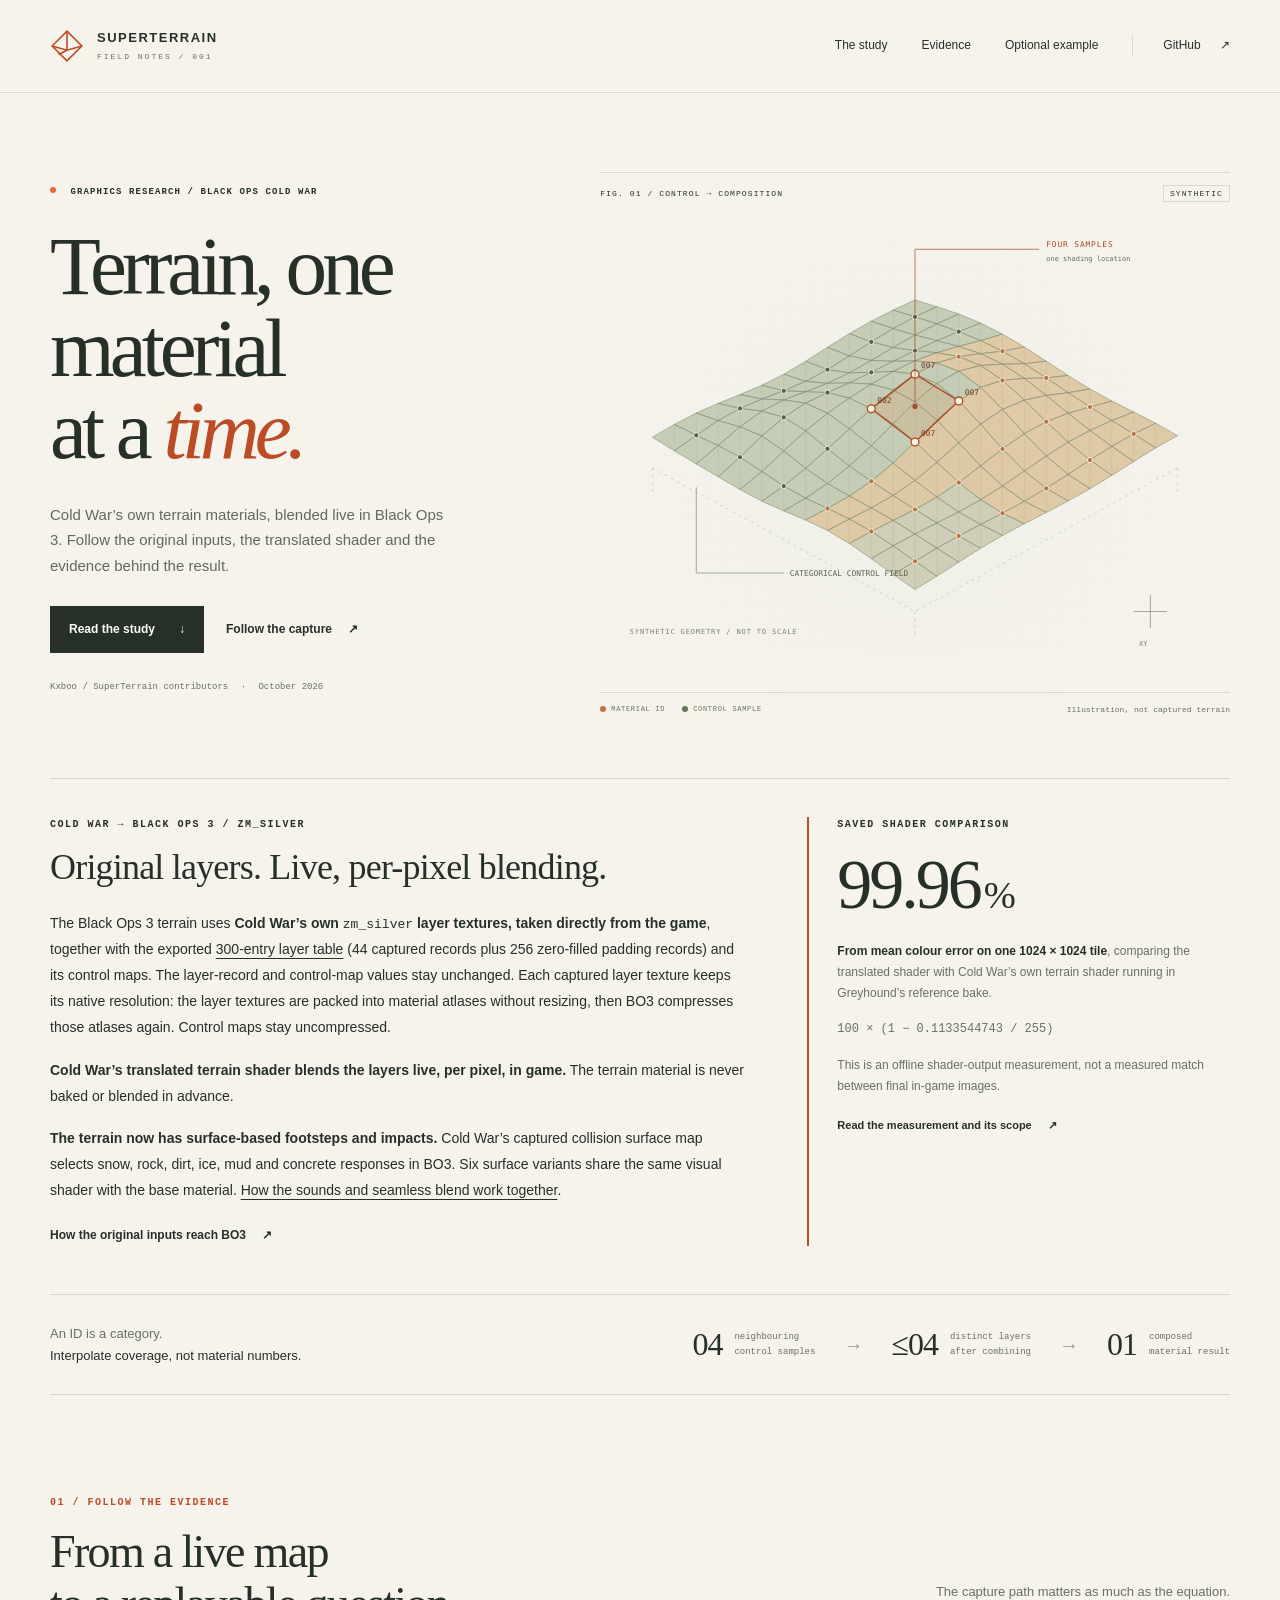
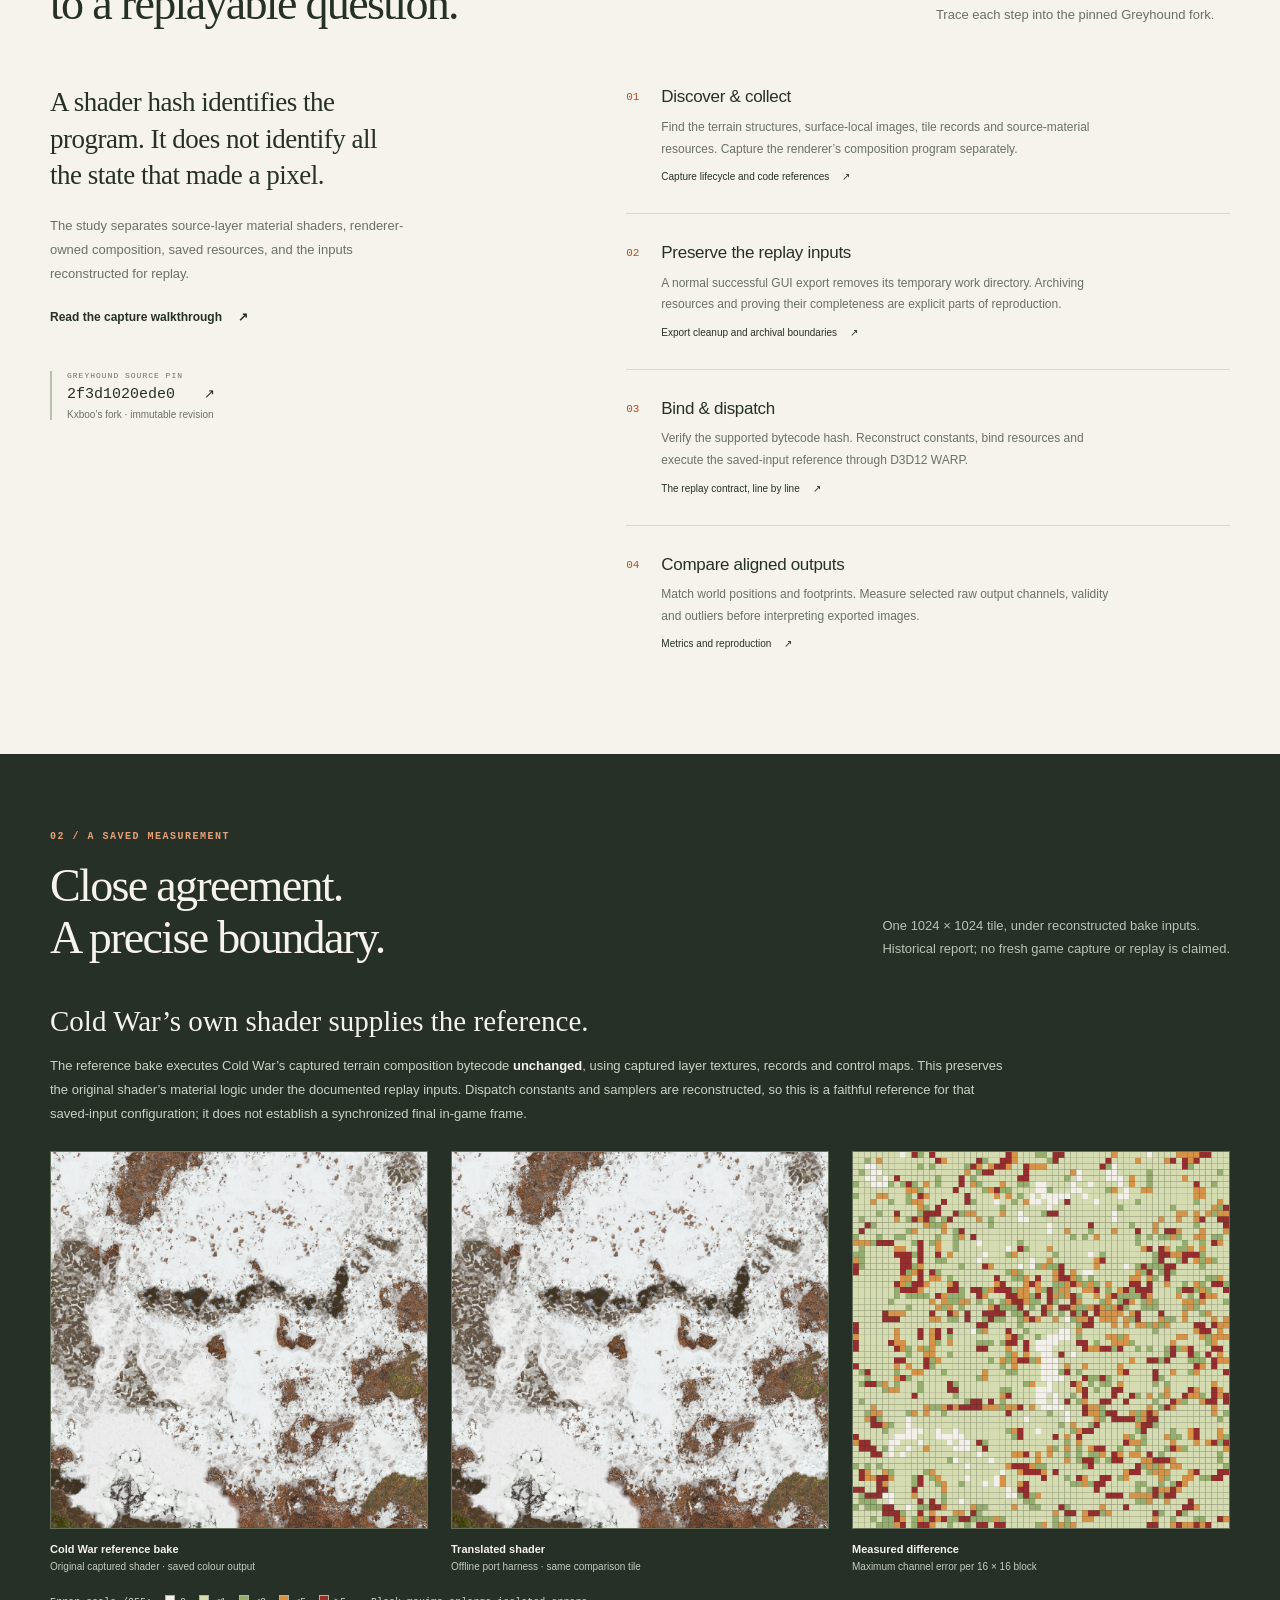
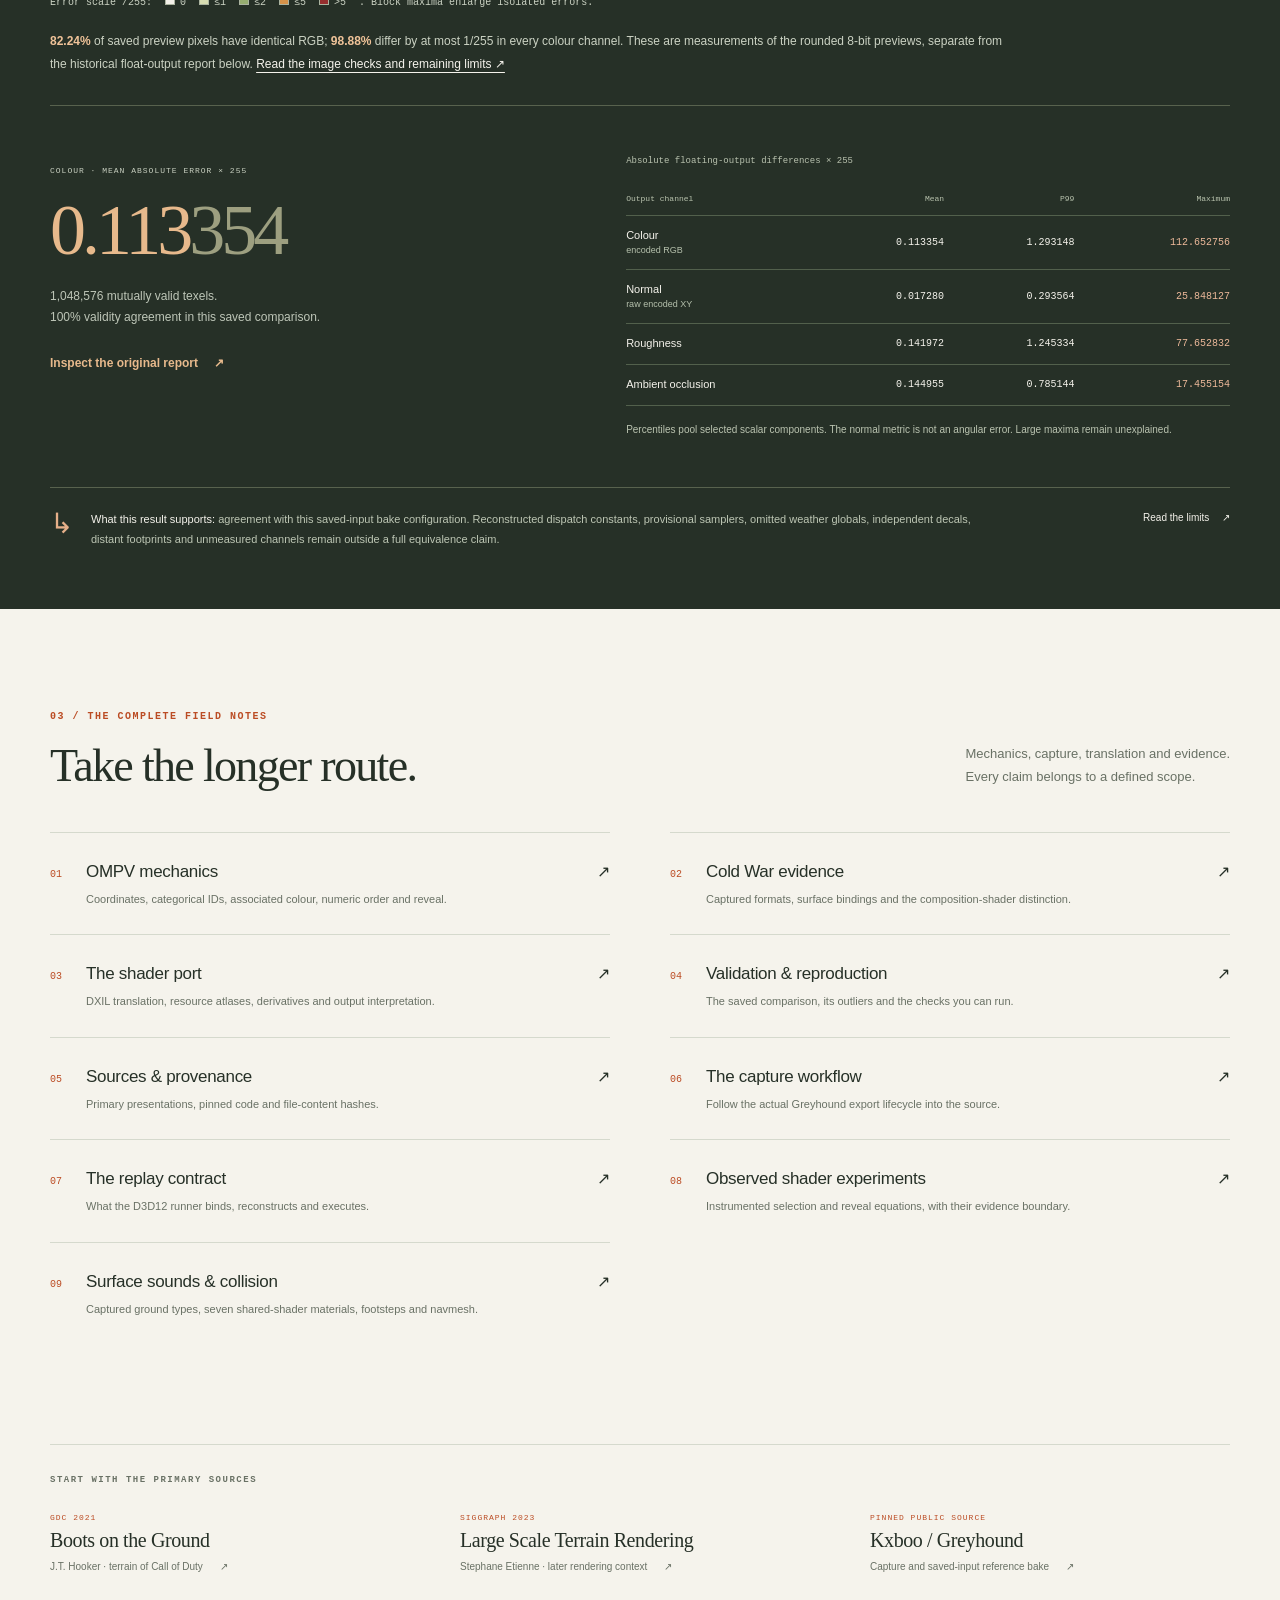
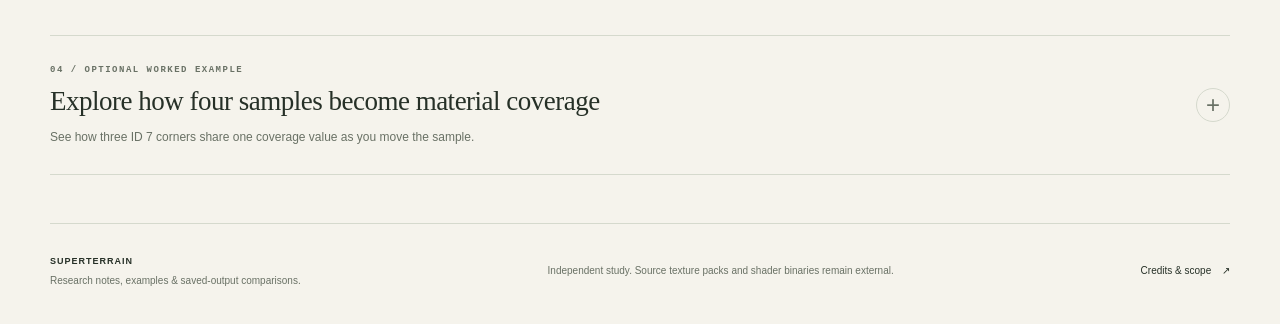
==== commit 52f425d2: "Document captured surface sounds and show original-shader comparisons" ====
--- a/site/index.html
+++ b/site/index.html
@@ -39,6 +39,7 @@
         <h2 id="port-title">Original layers. Live, per-pixel blending.</h2>
         <p>The Black Ops 3 terrain uses <strong>Cold War’s own <code>zm_silver</code> layer textures, taken directly from the game</strong>, together with the exported <a href="chapters/03-shader-port.html#the-zm_silver-inputs">300-entry layer table</a> (44 captured records plus 256 zero-filled padding records) and its control maps. The layer-record and control-map values stay unchanged. Each captured layer texture keeps its native resolution: the layer textures are packed into material atlases without resizing, then BO3 compresses those atlases again. Control maps stay uncompressed.</p>
         <p><strong>Cold War’s translated terrain shader blends the layers live, per pixel, in game.</strong> The terrain material is never baked or blended in advance.</p>
+        <p><strong>The terrain now has surface-based footsteps and impacts.</strong> Cold War’s captured collision surface map selects snow, rock, dirt, ice, mud and concrete responses in BO3. Six surface variants share the same visual shader with the base material. <a href="chapters/09-surface-sounds.html">How the sounds and seamless blend work together</a>.</p>
         <a class="text-link" href="chapters/03-shader-port.html#the-zm_silver-inputs">How the original inputs reach BO3 <span aria-hidden="true">↗</span></a>
       </div>
       <aside class="port-comparison" aria-label="Scope of the 99.96 percent result">
@@ -77,7 +78,18 @@
 
     <section class="measurement-section section-space" aria-labelledby="measurement-title">
       <div class="wrap"><div class="section-heading"><div><p class="eyebrow">02 / A SAVED MEASUREMENT</p><h2 id="measurement-title">Close agreement.<br> A precise boundary.</h2></div><p>One 1024 × 1024 tile, under reconstructed bake inputs.<br> Historical report; no fresh game capture or replay is claimed.</p></div>
-        <div class="measurement-layout"><div class="measurement-lead"><span class="metric-label">COLOUR · MEAN ABSOLUTE ERROR × 255</span><strong>0.113<span>354</span></strong><p>1,048,576 mutually valid texels.<br> 100% validity agreement in this saved comparison.</p><a class="text-link" href="data/shader-validation.json">Inspect the original report <span aria-hidden="true">↗</span></a></div><div class="metric-table-wrap"><table class="metric-table"><caption>Absolute floating-output differences × 255</caption><thead><tr><th>Output channel</th><th>Mean</th><th>P99</th><th>Maximum</th></tr></thead><tbody><tr><th>Colour <small>encoded RGB</small></th><td>0.113354</td><td>1.293148</td><td>112.652756</td></tr><tr><th>Normal <small>raw encoded XY</small></th><td>0.017280</td><td>0.293564</td><td>25.848127</td></tr><tr><th>Roughness</th><td>0.141972</td><td>1.245334</td><td>77.652832</td></tr><tr><th>Ambient occlusion</th><td>0.144955</td><td>0.785144</td><td>17.455154</td></tr></tbody></table><p>Percentiles pool selected scalar components. The normal metric is not an angular error. Large maxima remain unexplained.</p></div></div>
+        <div class="capture-comparison" id="comparison">
+          <h3>Cold War’s own shader supplies the reference.</h3>
+          <p class="comparison-intro">The reference bake executes Cold War’s captured terrain composition bytecode <strong>unchanged</strong>, using captured layer textures, records and control maps. This preserves the original shader’s material logic under the documented replay inputs. Dispatch constants and samplers are reconstructed, so this is a faithful reference for that saved-input configuration; it does not establish a synchronized final in-game frame.</p>
+          <div class="comparison-grid">
+            <figure><a href="assets/reference-bake-colour.png"><img src="assets/reference-bake-colour.png" alt="Saved reference-bake colour output from Cold War’s original terrain composition shader." width="1024" height="1024" loading="lazy"></a><figcaption><strong>Cold War reference bake</strong><span>Original captured shader · saved colour output</span></figcaption></figure>
+            <figure><a href="assets/translated-shader-colour.png"><img src="assets/translated-shader-colour.png" alt="Saved colour output from the translated terrain shader over the same comparison tile." width="1024" height="1024" loading="lazy"></a><figcaption><strong>Translated shader</strong><span>Offline port harness · same comparison tile</span></figcaption></figure>
+            <figure><a href="assets/saved-colour-error.svg"><img src="assets/saved-colour-error.svg" alt="Largest RGB error in each 16 by 16 block, with isolated outliers enlarged by block maxima." width="1024" height="1024" loading="lazy"></a><figcaption><strong>Measured difference</strong><span>Maximum channel error per 16 × 16 block</span></figcaption></figure>
+          </div>
+          <p class="comparison-legend">Error scale /255: <span><i style="background:#f2f0e8"></i>0</span><span><i style="background:#d6dcb1"></i>≤1</span><span><i style="background:#96ad70"></i>≤2</span><span><i style="background:#d59249"></i>≤5</span><span><i style="background:#952e2e"></i>&gt;5</span>. Block maxima enlarge isolated errors.</p>
+          <p class="comparison-summary"><strong>82.24%</strong> of saved preview pixels have identical RGB; <strong>98.88%</strong> differ by at most 1/255 in every colour channel. These are measurements of the rounded 8-bit previews, separate from the historical float-output report below. <a href="chapters/04-validation.html#saved-colour-previews">Read the image checks and remaining limits ↗</a></p>
+        </div>
+      <div class="measurement-layout"><div class="measurement-lead"><span class="metric-label">COLOUR · MEAN ABSOLUTE ERROR × 255</span><strong>0.113<span>354</span></strong><p>1,048,576 mutually valid texels.<br> 100% validity agreement in this saved comparison.</p><a class="text-link" href="data/shader-validation.json">Inspect the original report <span aria-hidden="true">↗</span></a></div><div class="metric-table-wrap"><table class="metric-table"><caption>Absolute floating-output differences × 255</caption><thead><tr><th>Output channel</th><th>Mean</th><th>P99</th><th>Maximum</th></tr></thead><tbody><tr><th>Colour <small>encoded RGB</small></th><td>0.113354</td><td>1.293148</td><td>112.652756</td></tr><tr><th>Normal <small>raw encoded XY</small></th><td>0.017280</td><td>0.293564</td><td>25.848127</td></tr><tr><th>Roughness</th><td>0.141972</td><td>1.245334</td><td>77.652832</td></tr><tr><th>Ambient occlusion</th><td>0.144955</td><td>0.785144</td><td>17.455154</td></tr></tbody></table><p>Percentiles pool selected scalar components. The normal metric is not an angular error. Large maxima remain unexplained.</p></div></div>
         <div class="boundary-note"><span class="boundary-icon" aria-hidden="true">↳</span><p><strong>What this result supports:</strong> agreement with this saved-input bake configuration. Reconstructed dispatch constants, provisional samplers, omitted weather globals, independent decals, distant footprints and unmeasured channels remain outside a full equivalence claim.</p><a href="chapters/04-validation.html">Read the limits <span aria-hidden="true">↗</span></a></div>
       </div>
     </section>
@@ -93,6 +105,7 @@
         <a href="chapters/06-capture-workflow.html"><span>06</span><div><h3>The capture workflow</h3><p>Follow the actual Greyhound export lifecycle into the source.</p></div><b aria-hidden="true">↗</b></a>
         <a href="chapters/07-replay-contract.html"><span>07</span><div><h3>The replay contract</h3><p>What the D3D12 runner binds, reconstructs and executes.</p></div><b aria-hidden="true">↗</b></a>
         <a href="chapters/08-shader-experiments.html"><span>08</span><div><h3>Observed shader experiments</h3><p>Instrumented selection and reveal equations, with their evidence boundary.</p></div><b aria-hidden="true">↗</b></a>
+        <a href="chapters/09-surface-sounds.html"><span>09</span><div><h3>Surface sounds &amp; collision</h3><p>Captured ground types, seven shared-shader materials, footsteps and navmesh.</p></div><b aria-hidden="true">↗</b></a>
       </div>
     </section>
 
@@ -153,7 +166,7 @@
     </details>
   </main>
 
-  <footer class="site-footer wrap"><div><strong>SUPERTERRAIN</strong><span>Original research notes &amp; synthetic examples.</span></div><p>Independent study. No game assets are distributed.</p><a href="https://github.com/Kxboo/cold-war-ompv-study/blob/main/NOTICE.md">Credits &amp; scope <span aria-hidden="true">↗</span></a></footer>
+  <footer class="site-footer wrap"><div><strong>SUPERTERRAIN</strong><span>Research notes, examples &amp; saved-output comparisons.</span></div><p>Independent study. Source texture packs and shader binaries remain external.</p><a href="https://github.com/Kxboo/cold-war-ompv-study/blob/main/NOTICE.md">Credits &amp; scope <span aria-hidden="true">↗</span></a></footer>
   <div class="sr-only" aria-live="polite" aria-atomic="true" id="explorer-status"></div>
 </body>
 </html>
--- a/site/styles.css
+++ b/site/styles.css
@@ -22,6 +22,30 @@
 /* Accessible layouts for the three authored study flowcharts. */
 .article-body .flow-diagram{margin:25px 0 0;padding:23px;background:#ebeee2;border:1px solid #cbd3bd}.flow-diagram figcaption{font:10px/1.7 var(--mono);color:#59654e;margin-bottom:20px}.article-body .flow-linear{display:grid;grid-template-columns:repeat(4,minmax(0,1fr));gap:16px;margin:0;padding:0;list-style:none;counter-reset:none}.article-body .flow-linear li{display:flex;flex-direction:column;gap:8px;position:relative;margin:0;padding:14px 12px;background:#f8f8f0;border:1px solid #bdc7ae;font-size:11px;line-height:1.5;min-height:105px}.flow-number{font:9px var(--mono);color:var(--orange)}.article-body .flow-linear li::after{content:"→";position:absolute;right:-15px;top:45%;color:#667559;font-size:13px}.article-body .flow-linear li:nth-child(4n)::after,.article-body .flow-linear li:last-child::after{content:none}.flow-node{display:block;border:1px solid #bdc7ae;background:#f8f8f0;padding:12px 14px;font-size:12px;line-height:1.6;text-align:center}.article-body .flow-entry{display:flex;align-items:center;justify-content:center;gap:28px;list-style:none;padding:0;margin:0}.article-body .flow-entry li{flex:1;max-width:250px;margin:0;padding:0;position:relative}.flow-entry li+li::before{content:"→";position:absolute;left:-22px;top:50%;transform:translateY(-50%);color:#657653}.flow-fork-label{text-align:center;margin:18px 0 12px;font:9px var(--mono);color:#617351}.flow-fork-label span{display:block;font:20px var(--sans);margin-top:5px}.flow-branches{display:grid;grid-template-columns:1fr 1fr;gap:22px}.article-body .flow-branch h4{font:10px/1.5 var(--mono);margin:0 0 12px;text-align:center;color:var(--orange)}.article-body .flow-sequence{list-style:none;padding:0;margin:0;display:flex;flex-direction:column;gap:25px}.article-body .flow-sequence li{position:relative;margin:0;padding:0}.flow-sequence li+li::before{content:"↓";position:absolute;left:50%;top:-24px;color:#657653;font-size:15px;transform:translateX(-50%)}.archive-branch .flow-node{background:#f0f3e8;border-color:#acbda1}.flow-origin{max-width:350px;margin:auto}.flow-merge{text-align:center;margin-top:14px}.flow-merge>span{display:block;font-size:21px;color:#657653;margin-bottom:10px}.flow-result{max-width:360px;margin:auto;background:#dce5cf;border-color:#9caa8c}.flow-offshoot{border-top:1px dashed #b2bea2;padding-top:17px;margin-top:22px}.article-body .flow-offshoot>p{font:9px/1.7 var(--mono);color:var(--orange);margin:0 0 12px}.flow-source{border:1px solid #cbd3bd;border-top:0;padding:9px 14px;margin-bottom:26px}.flow-source summary{font:9px/1.7 var(--mono);cursor:pointer;color:#657157}.article-body .flow-source pre{font-size:10px;margin:13px 0 5px;white-space:pre}.comparison-branches .flow-branch:first-child{display:flex;flex-direction:column}.comparison-branches .flow-branch:first-child .flow-sequence{flex:1;justify-content:center}
 @media(max-width:760px){.article-body .flow-diagram{padding:18px}.flow-diagram figcaption{font-size:9px}.article-body .flow-linear{grid-template-columns:1fr;gap:19px}.article-body .flow-linear li{flex-direction:row;align-items:center;gap:15px;min-height:0;padding:12px;font-size:12px}.article-body .flow-linear li::after,.article-body .flow-linear li:nth-child(4n)::after{content:"↓";right:auto;left:50%;top:auto;bottom:-21px;transform:translateX(-50%)}.article-body .flow-linear li:last-child::after{content:none}.flow-node{font-size:11px;padding:11px 9px}.flow-branches{gap:13px}.article-body .flow-branch h4{font-size:9px}.flow-fork-label{font-size:8px}.flow-fork-label span{font-size:17px}.article-body .flow-entry{gap:21px}.flow-entry li+li::before{left:-17px;font-size:12px}.flow-offshoot .flow-entry{flex-direction:column;gap:23px}.flow-offshoot .flow-entry li{width:100%;max-width:none}.flow-offshoot .flow-entry li+li::before{content:"↓";left:50%;top:-22px;transform:translateX(-50%)}.flow-source summary{font-size:9px}}
+
+/* Actual saved shader outputs, with their measurement scope beside them. */
+.capture-comparison { margin-top: 38px; padding-bottom: 30px; border-bottom: 1px solid #58624e; }
+.capture-comparison h3 { font: 29px/1.25 var(--serif); margin-bottom: 14px; }
+.comparison-intro { max-width: 960px; font-size: 13px; line-height: 1.85; color: #cbd2c3; }
+.comparison-intro strong { color: var(--paper); }
+.comparison-grid { display: grid; grid-template-columns: repeat(3, minmax(0, 1fr)); gap: 23px; margin-top: 25px; }
+.comparison-grid figure { margin: 0; min-width: 0; }
+.comparison-grid img { display: block; width: 100%; height: auto; border: 1px solid #65705c; }
+.comparison-grid figcaption { font-size: 11px; line-height: 1.7; margin-top: 11px; }
+.comparison-grid figcaption strong, .comparison-grid figcaption span { display: block; }
+.comparison-grid figcaption span { color: #c3ccbb; font-size: 10px; }
+.comparison-legend { display: flex; flex-wrap: wrap; align-items: center; gap: 8px 13px; margin-top: 19px; font: 10px/1.8 var(--mono); color: #cbd2c3; }
+.comparison-legend span { white-space: nowrap; }
+.comparison-legend i { display: inline-block; width: 10px; height: 10px; margin-right: 5px; border: 1px solid #aab39f; }
+.comparison-summary { font-size: 12px; line-height: 1.85; margin-top: 18px; max-width: 960px; color: #cbd2c3; }
+.comparison-summary strong { color: #f0c399; }
+.comparison-summary a { color: var(--paper); }
+@media (max-width: 760px) {
+  .comparison-grid { grid-template-columns: 1fr; gap: 25px; }
+  .capture-comparison h3 { font-size: 25px; }
+  .comparison-intro { font-size: 12px; }
+  .comparison-grid figcaption, .comparison-grid figcaption span { font-size: 12px; }
+}
 
 /* Explain the BO3 result before the study mechanics. */
 .port-overview {
